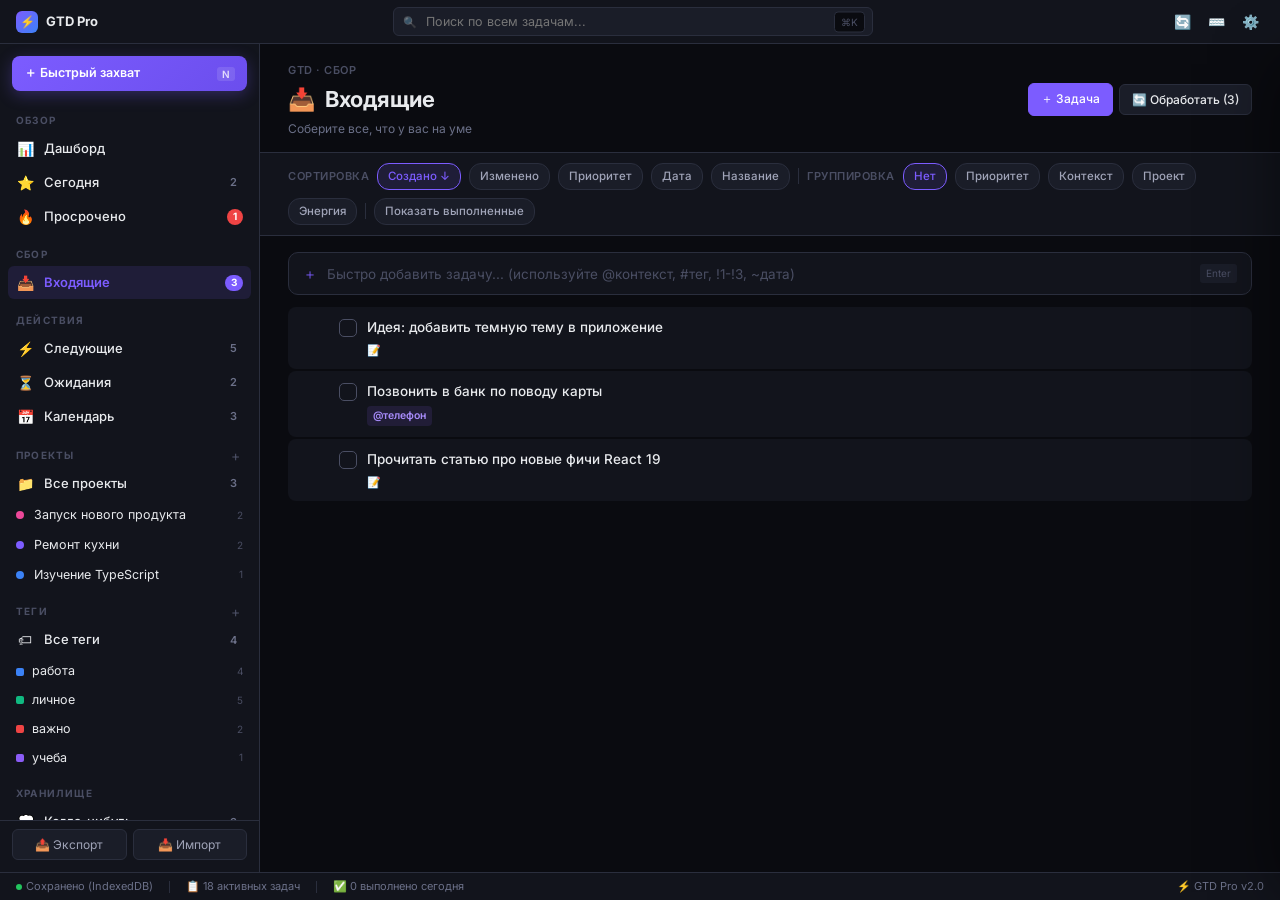
==== index.html @ e09adbb3 "Refactor: split monolith into ES modules with event delegation - Extract <style> into css/styles.css" ====
<!DOCTYPE html>
<html lang="ru">
<head>
<meta charset="UTF-8">
<meta name="viewport" content="width=device-width, initial-scale=1.0">
<title>GTD Pro</title>

<link rel="manifest" href="manifest.json">
<meta name="theme-color" content="#0a0b10">
<link rel="apple-touch-icon" href="icons/icon-192.png">

<link rel="stylesheet" href="css/styles.css">
</head>
<body>

<div class="app">
    <!-- TITLE BAR -->
    <div class="titlebar">
        <button class="titlebar-btn menu-toggle" data-action="toggleSidebar">☰</button>
        <div class="titlebar-logo">
            <div class="titlebar-logo-icon">⚡</div>
            <span>GTD Pro</span>
        </div>
        <div class="titlebar-search">
            <input type="text" id="globalSearch" placeholder="Поиск по всем задачам..." data-action="handleGlobalSearch" data-on="input">
            <span class="titlebar-search-shortcut">⌘K</span>
        </div>
        <div class="titlebar-actions">
            <button class="titlebar-btn" data-action="openReview" title="Еженедельный обзор">🔄</button>
            <button class="titlebar-btn" data-action="openShortcuts" title="Горячие клавиши">⌨️</button>
            <button class="titlebar-btn" data-action="openSettings" title="Настройки">⚙️</button>
        </div>
    </div>

    <!-- SIDEBAR -->
    <aside class="sidebar" id="sidebar">
        <div class="sidebar-quick">
            <button class="quick-capture-btn" data-action="openCapture">
                ＋ Быстрый захват
                <span class="quick-capture-shortcut">N</span>
            </button>
        </div>

        <nav class="sidebar-nav" id="sidebarNav">
            <!-- Generated -->
        </nav>

        <div class="sidebar-footer">
            <button class="footer-btn" data-action="exportData" title="Экспорт">📤 Экспорт</button>
            <button class="footer-btn" data-action="importData" title="Импорт">📥 Импорт</button>
        </div>
    </aside>

    <!-- MAIN -->
    <main class="main">
        <div class="view-header">
            <div class="view-header-info">
                <div class="view-breadcrumb" id="viewBreadcrumb">GTD</div>
                <div class="view-title">
                    <span class="view-title-icon" id="viewIcon">📥</span>
                    <h1 id="viewTitle">Входящие</h1>
                </div>
                <div class="view-meta" id="viewMeta"></div>
            </div>
            <div class="view-actions" id="viewActions">
                <!-- Dynamic -->
            </div>
        </div>

        <div class="filter-bar" id="filterBar"></div>

        <div class="content" id="content">
            <!-- Dynamic -->
        </div>
    </main>

    <!-- STATUS BAR -->
    <div class="statusbar">
        <div class="status-item">
            <span class="status-dot"></span>
            <span id="statusSync">Сохранено локально</span>
        </div>
        <div class="status-divider"></div>
        <div class="status-item" id="statusTotal">📋 0 задач</div>
        <div class="status-divider"></div>
        <div class="status-item" id="statusDone">✅ 0 выполнено сегодня</div>
        <div class="status-spacer"></div>
        <div class="status-item">⚡ GTD Pro v2.0</div>
    </div>
</div>

<!-- DETAIL PANEL -->
<div class="detail-panel" id="detailPanel">
    <div class="detail-header">
        <input type="text" class="detail-title-input" id="detailTitle" placeholder="Название задачи..." data-action="updateDetailTitle" data-on="input">
        <div class="detail-header-actions">
            <button class="toolbar-icon-btn" data-action="duplicateTask" title="Дублировать">📋</button>
            <button class="toolbar-icon-btn" data-action="deleteCurrentTask" title="Удалить">🗑</button>
            <button class="toolbar-icon-btn" data-action="closeDetail" title="Закрыть">✕</button>
        </div>
    </div>
    <div class="detail-body" id="detailBody">
        <!-- Generated -->
    </div>
</div>

<!-- CAPTURE MODAL -->
<div class="modal-overlay capture-modal" id="captureModal">
    <div class="modal">
        <div class="modal-header">
            <h3>📥 Быстрый захват</h3>
            <button class="modal-close" data-action="closeCapture">✕</button>
        </div>
        <div class="modal-body">
            <input type="text" class="capture-input" id="captureInput" placeholder="Что у вас на уме?" autocomplete="off">
            <textarea class="capture-textarea" id="captureNotes" placeholder="Заметки (необязательно)..."></textarea>
            <div class="capture-suggestions" id="captureSuggestions"></div>
            <div class="capture-hint">
                💡 Используйте: <code>!1</code> <code>!2</code> <code>!3</code> приоритет · <code>@контекст</code> · <code>#тег</code> · <code>~завтра</code> или <code>~2024-12-25</code>
            </div>
        </div>
        <div class="modal-footer">
            <button class="toolbar-btn" data-action="closeCapture">Отмена</button>
            <button class="toolbar-btn primary" data-action="saveCaptureAndClose">Сохранить (Enter)</button>
        </div>
    </div>
</div>

<!-- PROCESS MODAL -->
<div class="modal-overlay" id="processModal">
    <div class="modal">
        <div class="modal-header">
            <h3>🔄 Обработка входящих</h3>
            <button class="modal-close" data-action="closeProcess">✕</button>
        </div>
        <div class="modal-body" id="processBody"></div>
    </div>
</div>

<!-- PROJECT MODAL -->
<div class="modal-overlay" id="projectModal">
    <div class="modal">
        <div class="modal-header">
            <h3 id="projectModalTitle">📁 Новый проект</h3>
            <button class="modal-close" data-action="closeProjectModal">✕</button>
        </div>
        <div class="modal-body">
            <div class="detail-field">
                <div class="detail-field-label">Название</div>
                <input type="text" class="detail-input" id="projectNameInput" placeholder="К чему вы стремитесь?">
            </div>
            <div class="detail-field">
                <div class="detail-field-label">Желаемый результат</div>
                <textarea class="detail-textarea" id="projectDescInput" placeholder="Как выглядит успешное завершение?"></textarea>
            </div>
            <div class="detail-row">
                <div class="detail-field">
                    <div class="detail-field-label">Цвет</div>
                    <div style="display:flex;gap:6px;flex-wrap:wrap" id="projectColorPicker"></div>
                </div>
                <div class="detail-field">
                    <div class="detail-field-label">Дедлайн</div>
                    <input type="date" class="detail-input" id="projectDeadline">
                </div>
            </div>
        </div>
        <div class="modal-footer">
            <button class="toolbar-btn" data-action="closeProjectModal">Отмена</button>
            <button class="toolbar-btn primary" data-action="saveProject">Сохранить</button>
        </div>
    </div>
</div>

<!-- TAG MODAL -->
<div class="modal-overlay" id="tagModal">
    <div class="modal" style="max-width:380px">
        <div class="modal-header">
            <h3>🏷 Новый тег</h3>
            <button class="modal-close" data-action="closeTagModal">✕</button>
        </div>
        <div class="modal-body">
            <div class="detail-field">
                <div class="detail-field-label">Название</div>
                <input type="text" class="detail-input" id="tagNameInput" placeholder="Название тега">
            </div>
            <div class="detail-field">
                <div class="detail-field-label">Цвет</div>
                <div style="display:flex;gap:6px;flex-wrap:wrap" id="tagColorPicker"></div>
            </div>
        </div>
        <div class="modal-footer">
            <button class="toolbar-btn" data-action="closeTagModal">Отмена</button>
            <button class="toolbar-btn primary" data-action="saveTag">Сохранить</button>
        </div>
    </div>
</div>

<!-- REVIEW MODAL -->
<div class="modal-overlay" id="reviewModal">
    <div class="modal" style="max-width:640px">
        <div class="modal-header">
            <h3>🔄 Еженедельный обзор</h3>
            <button class="modal-close" data-action="closeReview">✕</button>
        </div>
        <div class="modal-body" id="reviewBody"></div>
        <div class="modal-footer">
            <button class="toolbar-btn" data-action="closeReview">Закрыть</button>
        </div>
    </div>
</div>

<!-- SHORTCUTS MODAL -->
<div class="modal-overlay shortcuts-modal" id="shortcutsModal">
    <div class="modal" style="max-width:520px">
        <div class="modal-header">
            <h3>⌨️ Горячие клавиши</h3>
            <button class="modal-close" data-action="closeShortcuts">✕</button>
        </div>
        <div class="modal-body">
            <div class="shortcut-group">
                <div class="shortcut-group-title">Общие</div>
                <div class="shortcut-row"><span>Быстрый захват</span><div class="shortcut-keys"><span class="shortcut-key">N</span></div></div>
                <div class="shortcut-row"><span>Глобальный поиск</span><div class="shortcut-keys"><span class="shortcut-key">⌘</span><span class="shortcut-key">K</span></div></div>
                <div class="shortcut-row"><span>Обработать входящие</span><div class="shortcut-keys"><span class="shortcut-key">P</span></div></div>
                <div class="shortcut-row"><span>Еженедельный обзор</span><div class="shortcut-keys"><span class="shortcut-key">R</span></div></div>
                <div class="shortcut-row"><span>Закрыть/Отмена</span><div class="shortcut-keys"><span class="shortcut-key">Esc</span></div></div>
            </div>
            <div class="shortcut-group">
                <div class="shortcut-group-title">Навигация</div>
                <div class="shortcut-row"><span>Входящие</span><div class="shortcut-keys"><span class="shortcut-key">G</span><span class="shortcut-key">I</span></div></div>
                <div class="shortcut-row"><span>Следующие действия</span><div class="shortcut-keys"><span class="shortcut-key">G</span><span class="shortcut-key">N</span></div></div>
                <div class="shortcut-row"><span>Календарь</span><div class="shortcut-keys"><span class="shortcut-key">G</span><span class="shortcut-key">C</span></div></div>
                <div class="shortcut-row"><span>Проекты</span><div class="shortcut-keys"><span class="shortcut-key">G</span><span class="shortcut-key">P</span></div></div>
                <div class="shortcut-row"><span>Дашборд</span><div class="shortcut-keys"><span class="shortcut-key">G</span><span class="shortcut-key">D</span></div></div>
            </div>
            <div class="shortcut-group">
                <div class="shortcut-group-title">Задачи</div>
                <div class="shortcut-row"><span>Новая задача</span><div class="shortcut-keys"><span class="shortcut-key">A</span></div></div>
                <div class="shortcut-row"><span>Открыть детали</span><div class="shortcut-keys"><span class="shortcut-key">Enter</span></div></div>
                <div class="shortcut-row"><span>Отметить выполненной</span><div class="shortcut-keys"><span class="shortcut-key">Space</span></div></div>
                <div class="shortcut-row"><span>Удалить</span><div class="shortcut-keys"><span class="shortcut-key">Del</span></div></div>
            </div>
        </div>
    </div>
</div>

<!-- SETTINGS MODAL -->
<div class="modal-overlay" id="settingsModal">
    <div class="modal" style="max-width:480px">
        <div class="modal-header">
            <h3>⚙️ Настройки</h3>
            <button class="modal-close" data-action="closeSettings">✕</button>
        </div>
        <div class="modal-body">
            <div class="detail-field">
                <div class="detail-field-label">Управление данными</div>
                <div style="display:flex;flex-direction:column;gap:6px">
                    <button class="toolbar-btn" data-action="exportData">📤 Экспортировать в JSON</button>
                    <button class="toolbar-btn" data-action="importData">📥 Импортировать из JSON</button>
                    <button class="toolbar-btn" data-action="loadDemoData">🎯 Загрузить демо-данные</button>
                    <button class="toolbar-btn" style="color:var(--danger)" data-action="clearAllData">🗑 Очистить все данные</button>
                </div>
            </div>
            
            <div class="detail-field">
                <div class="detail-field-label">Резервные копии и восстановление</div>
                <div style="display:flex;flex-direction:column;gap:6px">
                    <button class="toolbar-btn" data-action="createBackupNow">🧩 Создать бэкап сейчас</button>
                    <button class="toolbar-btn" data-action="restoreLatestBackup">⏪ Восстановить последний бэкап</button>
                    <button class="toolbar-btn" data-action="exportFullBackup">📦 Экспорт приложения (полный бэкап)</button>
                    <button class="toolbar-btn" data-action="importFullBackup">📥 Импорт полного бэкапа</button>
                    <button class="toolbar-btn" style="color:var(--danger)" data-action="clearBackups">🧹 Очистить историю бэкапов</button>
                </div>
                <div class="install-hint">Автобэкапы создаются автоматически каждые 2 минуты и перед рискованными действиями (импорт/очистка).</div>
                <div id="backupList" class="backup-list"></div>
            </div>

            <div class="detail-field">
                <div class="detail-field-label">Установка (PWA)</div>
                <div style="display:flex;flex-direction:column;gap:6px">
                    <button class="toolbar-btn" data-action="promptInstallPWA">⬇️ Установить приложение</button>
                </div>
                <div class="install-hint" id="installHint">Если кнопка неактивна — откройте сайт по HTTPS и добавьте на главный экран через меню браузера.</div>
            </div>

            <!-- Full backup file input -->
            <input type="file" id="fullBackupInput" accept=".json" style="display:none" data-action="handleFullBackupImport" data-on="change">

            <div class="detail-field">
                <div class="detail-field-label">О приложении</div>
                <div style="font-size:12px;color:var(--text-3);line-height:1.6">
                    <strong>GTD Pro v2.0</strong><br>
                    Полнофункциональное приложение для управления задачами по методологии Getting Things Done Дэвида Аллена.<br><br>
                    Все данные хранятся локально в вашем браузере.
                </div>
            </div>
        </div>
    </div>
</div>

<!-- CONTEXT MENU -->
<div class="context-menu" id="contextMenu"></div>

<!-- TOAST -->
<div class="toast-container" id="toastContainer"></div>

<!-- FILE INPUT -->
<input type="file" id="fileInput" accept=".json" style="display:none" data-action="handleFileImport" data-on="change">

<script type="module" src="js/app.js"></script>
</body>
</html>
---- css/styles.css ----
@import url('https://fonts.googleapis.com/css2?family=Inter:wght@300;400;500;600;700;800;900&display=swap');

:root {
    --bg: #0a0b10;
    --bg-panel: #12141c;
    --bg-elev: #1a1d28;
    --bg-elev-2: #232735;
    --bg-hover: #2a2e3e;
    --border: #2a2e3d;
    --border-light: #383d52;
    --text: #e8eaed;
    --text-2: #a0a4b8;
    --text-3: #6b7088;
    --text-muted: #4a4e63;
    --accent: #7c5cff;
    --accent-hover: #6b4eed;
    --accent-bg: rgba(124, 92, 255, 0.12);
    --inbox: #7c5cff;
    --next: #3b82f6;
    --waiting: #f59e0b;
    --calendar: #10b981;
    --project: #ec4899;
    --someday: #8b5cf6;
    --reference: #06b6d4;
    --done: #22c55e;
    --trash: #64748b;
    --danger: #ef4444;
    --warning: #f59e0b;
    --success: #22c55e;
    --shadow-sm: 0 2px 8px rgba(0,0,0,0.2);
    --shadow: 0 8px 32px rgba(0,0,0,0.3);
    --shadow-lg: 0 20px 60px rgba(0,0,0,0.5);
    --radius: 12px;
    --radius-sm: 8px;
    --radius-lg: 16px;
    --transition: all 0.2s cubic-bezier(0.4, 0, 0.2, 1);
}

* { margin: 0; padding: 0; box-sizing: border-box; }
html, body { height: 100%; overflow: hidden; }

body {
    font-family: 'Inter', -apple-system, BlinkMacSystemFont, sans-serif;
    background: var(--bg);
    color: var(--text);
    font-size: 14px;
    line-height: 1.5;
    -webkit-font-smoothing: antialiased;
    user-select: none;
}

input, textarea, button, select { font-family: inherit; user-select: text; }

::-webkit-scrollbar { width: 8px; height: 8px; }
::-webkit-scrollbar-track { background: transparent; }
::-webkit-scrollbar-thumb { background: var(--border); border-radius: 4px; }
::-webkit-scrollbar-thumb:hover { background: var(--border-light); }

/* ============ APP LAYOUT ============ */
.app {
    display: grid;
    grid-template-columns: 260px 1fr;
    grid-template-rows: 44px 1fr 28px;
    grid-template-areas:
        "titlebar titlebar"
        "sidebar main"
        "statusbar statusbar";
    height: 100vh;
}

/* ============ TITLE BAR ============ */
.titlebar {
    grid-area: titlebar;
    background: var(--bg-panel);
    border-bottom: 1px solid var(--border);
    display: flex;
    align-items: center;
    padding: 0 16px;
    gap: 16px;
    -webkit-app-region: drag;
}

.titlebar-logo {
    display: flex;
    align-items: center;
    gap: 8px;
    font-weight: 700;
    font-size: 13px;
}

.titlebar-logo-icon {
    width: 22px;
    height: 22px;
    background: linear-gradient(135deg, var(--accent), var(--next));
    border-radius: 6px;
    display: flex;
    align-items: center;
    justify-content: center;
    font-size: 12px;
}

.titlebar-search {
    flex: 1;
    max-width: 480px;
    margin: 0 auto;
    position: relative;
    -webkit-app-region: no-drag;
}

.titlebar-search input {
    width: 100%;
    padding: 6px 12px 6px 32px;
    background: var(--bg-elev);
    border: 1px solid var(--border);
    border-radius: 6px;
    color: var(--text);
    font-size: 12.5px;
    outline: none;
    transition: var(--transition);
}

.titlebar-search input:focus {
    border-color: var(--accent);
    background: var(--bg-elev-2);
}

.titlebar-search::before {
    content: '🔍';
    position: absolute;
    left: 10px;
    top: 50%;
    transform: translateY(-50%);
    font-size: 11px;
    opacity: 0.5;
}

.titlebar-search-shortcut {
    position: absolute;
    right: 8px;
    top: 50%;
    transform: translateY(-50%);
    font-size: 10px;
    color: var(--text-muted);
    background: var(--bg);
    padding: 2px 6px;
    border-radius: 4px;
    border: 1px solid var(--border);
}

.titlebar-actions {
    display: flex;
    align-items: center;
    gap: 6px;
    -webkit-app-region: no-drag;
}

.titlebar-btn {
    width: 28px;
    height: 28px;
    background: transparent;
    border: none;
    border-radius: 6px;
    color: var(--text-2);
    cursor: pointer;
    display: flex;
    align-items: center;
    justify-content: center;
    font-size: 14px;
    transition: var(--transition);
}

.titlebar-btn:hover {
    background: var(--bg-elev);
    color: var(--text);
}

/* ============ SIDEBAR ============ */
.sidebar {
    grid-area: sidebar;
    background: var(--bg-panel);
    border-right: 1px solid var(--border);
    display: flex;
    flex-direction: column;
    overflow: hidden;
}

.sidebar-quick {
    padding: 12px 12px 8px;
}

.quick-capture-btn {
    width: 100%;
    padding: 9px 12px;
    background: linear-gradient(135deg, var(--accent), var(--accent-hover));
    border: none;
    border-radius: 8px;
    color: white;
    font-weight: 600;
    font-size: 12.5px;
    cursor: pointer;
    transition: var(--transition);
    display: flex;
    align-items: center;
    justify-content: center;
    gap: 6px;
    box-shadow: 0 4px 16px rgba(124, 92, 255, 0.3);
}

.quick-capture-btn:hover {
    transform: translateY(-1px);
    box-shadow: 0 6px 20px rgba(124, 92, 255, 0.4);
}

.quick-capture-shortcut {
    margin-left: auto;
    font-size: 10px;
    opacity: 0.8;
    background: rgba(255,255,255,0.15);
    padding: 1px 5px;
    border-radius: 3px;
}

.sidebar-nav {
    flex: 1;
    overflow-y: auto;
    padding: 4px 8px 12px;
}

.nav-section {
    margin-bottom: 4px;
}

.nav-section-header {
    display: flex;
    align-items: center;
    justify-content: space-between;
    padding: 10px 8px 4px;
}

.nav-section-title {
    font-size: 10px;
    font-weight: 700;
    text-transform: uppercase;
    letter-spacing: 1.2px;
    color: var(--text-muted);
}

.nav-section-add {
    width: 16px;
    height: 16px;
    border: none;
    background: transparent;
    color: var(--text-muted);
    cursor: pointer;
    border-radius: 4px;
    display: flex;
    align-items: center;
    justify-content: center;
    font-size: 14px;
    transition: var(--transition);
}

.nav-section-add:hover {
    background: var(--bg-hover);
    color: var(--text);
}

.nav-item {
    display: flex;
    align-items: center;
    gap: 10px;
    padding: 6px 8px;
    border-radius: 6px;
    cursor: pointer;
    transition: var(--transition);
    margin-bottom: 1px;
    position: relative;
}

.nav-item:hover { background: var(--bg-elev); }
.nav-item.active { background: var(--accent-bg); }
.nav-item.active .nav-label { color: var(--accent); font-weight: 600; }

.nav-icon {
    width: 18px;
    text-align: center;
    font-size: 14px;
    flex-shrink: 0;
}

.nav-label {
    flex: 1;
    font-size: 13px;
    font-weight: 500;
    color: var(--text);
    white-space: nowrap;
    overflow: hidden;
    text-overflow: ellipsis;
}

.nav-count {
    font-size: 11px;
    color: var(--text-3);
    font-weight: 600;
    padding: 1px 6px;
    border-radius: 8px;
    min-width: 18px;
    text-align: center;
}

.nav-item.active .nav-count {
    background: var(--accent);
    color: white;
}

.nav-item-tag {
    padding: 0 6px;
    background: var(--danger);
    color: white;
    font-size: 10px;
    font-weight: 700;
    border-radius: 8px;
    height: 16px;
    display: flex;
    align-items: center;
}

/* Project nav items */
.nav-project {
    display: flex;
    align-items: center;
    gap: 10px;
    padding: 5px 8px;
    border-radius: 6px;
    cursor: pointer;
    transition: var(--transition);
    margin-bottom: 1px;
    font-size: 12.5px;
    position: relative;
}

.nav-project:hover { background: var(--bg-elev); }
.nav-project.active { background: var(--accent-bg); color: var(--accent); }

.nav-project-icon {
    width: 8px;
    height: 8px;
    border-radius: 50%;
    background: var(--project);
    flex-shrink: 0;
}

.nav-project-label {
    flex: 1;
    white-space: nowrap;
    overflow: hidden;
    text-overflow: ellipsis;
}

.nav-project-count {
    font-size: 10px;
    color: var(--text-muted);
}

/* Tags in sidebar */
.nav-tag {
    display: flex;
    align-items: center;
    gap: 8px;
    padding: 5px 8px;
    border-radius: 6px;
    cursor: pointer;
    transition: var(--transition);
    font-size: 12.5px;
}

.nav-tag:hover { background: var(--bg-elev); }
.nav-tag.active { background: var(--accent-bg); color: var(--accent); }

.nav-tag-color {
    width: 8px;
    height: 8px;
    border-radius: 2px;
}

.sidebar-footer {
    padding: 8px 12px 12px;
    border-top: 1px solid var(--border);
    display: flex;
    gap: 6px;
}

.footer-btn {
    flex: 1;
    padding: 7px;
    background: var(--bg-elev);
    border: 1px solid var(--border);
    border-radius: 6px;
    color: var(--text-2);
    cursor: pointer;
    font-size: 12px;
    display: flex;
    align-items: center;
    justify-content: center;
    gap: 4px;
    transition: var(--transition);
}

.footer-btn:hover {
    background: var(--bg-elev-2);
    color: var(--text);
}

/* ============ MAIN ============ */
.main {
    grid-area: main;
    background: var(--bg);
    display: flex;
    flex-direction: column;
    overflow: hidden;
}

/* View Header */
.view-header {
    padding: 18px 28px 14px;
    border-bottom: 1px solid var(--border);
    display: flex;
    align-items: center;
    justify-content: space-between;
    gap: 16px;
    flex-shrink: 0;
}

.view-header-info {
    flex: 1;
    min-width: 0;
}

.view-breadcrumb {
    font-size: 11px;
    color: var(--text-muted);
    margin-bottom: 4px;
    text-transform: uppercase;
    letter-spacing: 0.5px;
    font-weight: 600;
}

.view-title {
    display: flex;
    align-items: center;
    gap: 10px;
}

.view-title h1 {
    font-size: 22px;
    font-weight: 700;
    color: var(--text);
}

.view-title-icon {
    font-size: 22px;
}

.view-meta {
    font-size: 12px;
    color: var(--text-3);
    margin-top: 4px;
}

.view-actions {
    display: flex;
    align-items: center;
    gap: 6px;
}

.toolbar-btn {
    padding: 7px 12px;
    background: var(--bg-elev);
    border: 1px solid var(--border);
    border-radius: 6px;
    color: var(--text);
    cursor: pointer;
    font-size: 12px;
    font-weight: 500;
    transition: var(--transition);
    display: flex;
    align-items: center;
    gap: 5px;
}

.toolbar-btn:hover {
    background: var(--bg-elev-2);
    border-color: var(--border-light);
}

.toolbar-btn.primary {
    background: var(--accent);
    border-color: var(--accent);
    color: white;
}

.toolbar-btn.primary:hover {
    background: var(--accent-hover);
}

.toolbar-icon-btn {
    width: 30px;
    height: 30px;
    background: var(--bg-elev);
    border: 1px solid var(--border);
    border-radius: 6px;
    color: var(--text-2);
    cursor: pointer;
    display: flex;
    align-items: center;
    justify-content: center;
    font-size: 13px;
    transition: var(--transition);
}

.toolbar-icon-btn:hover {
    background: var(--bg-elev-2);
    color: var(--text);
}

.toolbar-icon-btn.active {
    background: var(--accent-bg);
    color: var(--accent);
    border-color: var(--accent);
}

/* Filter bar */
.filter-bar {
    padding: 10px 28px;
    border-bottom: 1px solid var(--border);
    display: flex;
    align-items: center;
    gap: 8px;
    flex-wrap: wrap;
    background: var(--bg-panel);
    flex-shrink: 0;
}

.filter-chip {
    padding: 4px 10px;
    background: var(--bg-elev);
    border: 1px solid var(--border);
    border-radius: 12px;
    color: var(--text-2);
    cursor: pointer;
    font-size: 11.5px;
    font-weight: 500;
    transition: var(--transition);
    display: flex;
    align-items: center;
    gap: 5px;
}

.filter-chip:hover {
    background: var(--bg-elev-2);
    color: var(--text);
}

.filter-chip.active {
    background: var(--accent-bg);
    border-color: var(--accent);
    color: var(--accent);
}

.filter-chip-close {
    margin-left: 2px;
    opacity: 0.6;
}

.filter-label {
    font-size: 11px;
    color: var(--text-muted);
    text-transform: uppercase;
    font-weight: 600;
    letter-spacing: 0.5px;
}

.filter-divider {
    width: 1px;
    height: 16px;
    background: var(--border);
}

/* Content */
.content {
    flex: 1;
    overflow-y: auto;
    padding: 16px 28px 24px;
}

/* Inline add */
.inline-add {
    background: var(--bg-panel);
    border: 1px solid var(--border);
    border-radius: 10px;
    padding: 10px 14px;
    margin-bottom: 12px;
    display: flex;
    align-items: center;
    gap: 10px;
    transition: var(--transition);
}

.inline-add:focus-within {
    border-color: var(--accent);
    box-shadow: 0 0 0 3px var(--accent-bg);
}

.inline-add-icon {
    color: var(--accent);
    font-size: 14px;
}

.inline-add input {
    flex: 1;
    background: transparent;
    border: none;
    color: var(--text);
    font-size: 13.5px;
    outline: none;
}

.inline-add input::placeholder {
    color: var(--text-muted);
}

.inline-add-hint {
    font-size: 10px;
    color: var(--text-muted);
    background: var(--bg-elev);
    padding: 2px 6px;
    border-radius: 3px;
}

/* Sections (grouping) */
.task-section {
    margin-bottom: 20px;
}

.task-section-header {
    display: flex;
    align-items: center;
    gap: 8px;
    padding: 8px 4px;
    cursor: pointer;
    user-select: none;
}

.task-section-toggle {
    width: 16px;
    height: 16px;
    display: flex;
    align-items: center;
    justify-content: center;
    color: var(--text-3);
    font-size: 10px;
    transition: transform 0.2s;
}

.task-section.collapsed .task-section-toggle {
    transform: rotate(-90deg);
}

.task-section.collapsed .task-list {
    display: none;
}

.task-section-title {
    font-size: 11px;
    font-weight: 700;
    text-transform: uppercase;
    letter-spacing: 1px;
    color: var(--text-2);
}

.task-section-count {
    font-size: 11px;
    color: var(--text-muted);
    background: var(--bg-elev);
    padding: 1px 8px;
    border-radius: 8px;
    font-weight: 600;
}

.task-section-divider {
    flex: 1;
    height: 1px;
    background: var(--border);
}

/* Task list */
.task-list {
    display: flex;
    flex-direction: column;
    gap: 2px;
}

.task-item {
    display: flex;
    align-items: flex-start;
    gap: 10px;
    padding: 10px 12px;
    background: var(--bg-panel);
    border: 1px solid transparent;
    border-radius: 8px;
    cursor: pointer;
    transition: var(--transition);
    position: relative;
}

.task-item:hover {
    background: var(--bg-elev);
    border-color: var(--border);
}

.task-item.selected {
    background: var(--accent-bg);
    border-color: var(--accent);
}

.task-item.completed {
    opacity: 0.55;
}

.task-item.completed .task-title {
    text-decoration: line-through;
    color: var(--text-3);
}

.task-item.dragging {
    opacity: 0.5;
}

.task-item.priority-high {
    border-left: 3px solid var(--danger);
}

.task-item.priority-medium {
    border-left: 3px solid var(--warning);
}

.task-item.priority-low {
    border-left: 3px solid var(--text-3);
}

.task-drag-handle {
    color: var(--text-muted);
    cursor: grab;
    opacity: 0;
    transition: var(--transition);
    margin-top: 2px;
    user-select: none;
    font-size: 14px;
    line-height: 1;
}

.task-item:hover .task-drag-handle {
    opacity: 1;
}

.task-checkbox {
    width: 18px;
    height: 18px;
    border: 1.5px solid var(--text-muted);
    border-radius: 5px;
    cursor: pointer;
    transition: var(--transition);
    display: flex;
    align-items: center;
    justify-content: center;
    flex-shrink: 0;
    margin-top: 1px;
}

.task-checkbox:hover {
    border-color: var(--done);
    background: rgba(34, 197, 94, 0.1);
}

.task-checkbox.checked {
    background: var(--done);
    border-color: var(--done);
}

.task-checkbox.checked::after {
    content: '✓';
    color: white;
    font-size: 11px;
    font-weight: 800;
    line-height: 1;
}

.task-body {
    flex: 1;
    min-width: 0;
}

.task-title {
    font-size: 13.5px;
    font-weight: 500;
    color: var(--text);
    word-break: break-word;
    line-height: 1.4;
}

.task-meta {
    display: flex;
    align-items: center;
    gap: 8px;
    margin-top: 5px;
    flex-wrap: wrap;
}

.task-badge {
    font-size: 10.5px;
    font-weight: 600;
    padding: 2px 6px;
    border-radius: 4px;
    display: inline-flex;
    align-items: center;
    gap: 3px;
}

.task-badge.context {
    background: rgba(139, 92, 246, 0.12);
    color: #a78bfa;
}

.task-badge.project {
    background: rgba(236, 72, 153, 0.12);
    color: #f472b6;
}

.task-badge.energy-high {
    background: rgba(239, 68, 68, 0.12);
    color: #f87171;
}

.task-badge.energy-medium {
    background: rgba(245, 158, 11, 0.12);
    color: #fbbf24;
}

.task-badge.energy-low {
    background: rgba(16, 185, 129, 0.12);
    color: #34d399;
}

.task-badge.time {
    background: rgba(6, 182, 212, 0.12);
    color: #22d3ee;
}

.task-badge.date {
    background: rgba(59, 130, 246, 0.12);
    color: #60a5fa;
}

.task-badge.date.overdue {
    background: rgba(239, 68, 68, 0.15);
    color: #f87171;
}

.task-badge.date.today {
    background: rgba(34, 197, 94, 0.15);
    color: #4ade80;
}

.task-badge.waiting {
    background: rgba(245, 158, 11, 0.12);
    color: #fbbf24;
    font-style: italic;
}

.task-badge.tag {
    background: var(--bg-elev-2);
    color: var(--text-2);
}

.task-indicator {
    font-size: 11px;
    color: var(--text-3);
    display: flex;
    align-items: center;
    gap: 2px;
}

.task-actions {
    display: flex;
    gap: 2px;
    opacity: 0;
    transition: var(--transition);
}

.task-item:hover .task-actions {
    opacity: 1;
}

.task-action-btn {
    width: 24px;
    height: 24px;
    border: none;
    background: transparent;
    border-radius: 4px;
    color: var(--text-3);
    cursor: pointer;
    display: flex;
    align-items: center;
    justify-content: center;
    font-size: 12px;
    transition: var(--transition);
}

.task-action-btn:hover {
    background: var(--bg-elev-2);
    color: var(--text);
}

.task-action-btn.delete:hover {
    color: var(--danger);
}

/* Subtasks indicator */
.task-subtasks-bar {
    width: 100%;
    height: 2px;
    background: var(--bg-elev);
    border-radius: 1px;
    margin-top: 6px;
    overflow: hidden;
}

.task-subtasks-fill {
    height: 100%;
    background: var(--done);
    transition: width 0.3s;
}

/* Empty state */
.empty-state {
    display: flex;
    flex-direction: column;
    align-items: center;
    justify-content: center;
    padding: 60px 20px;
    text-align: center;
}

.empty-icon {
    font-size: 56px;
    margin-bottom: 12px;
    opacity: 0.5;
}

.empty-state h3 {
    font-size: 16px;
    font-weight: 600;
    margin-bottom: 6px;
    color: var(--text);
}

.empty-state p {
    font-size: 13px;
    color: var(--text-3);
    max-width: 340px;
    line-height: 1.6;
}

.empty-state-action {
    margin-top: 16px;
    padding: 8px 16px;
    background: var(--accent);
    border: none;
    border-radius: 6px;
    color: white;
    font-weight: 500;
    cursor: pointer;
    font-size: 12.5px;
}

/* ============ STATUS BAR ============ */
.statusbar {
    grid-area: statusbar;
    background: var(--bg-panel);
    border-top: 1px solid var(--border);
    display: flex;
    align-items: center;
    padding: 0 16px;
    gap: 16px;
    font-size: 11px;
    color: var(--text-3);
}

.status-item {
    display: flex;
    align-items: center;
    gap: 4px;
}

.status-divider {
    width: 1px;
    height: 12px;
    background: var(--border);
}

.status-spacer { flex: 1; }

.status-dot {
    width: 6px;
    height: 6px;
    border-radius: 50%;
    background: var(--success);
}

/* ============ DETAIL PANEL ============ */
.detail-panel {
    position: fixed;
    top: 44px;
    right: 0;
    bottom: 28px;
    width: 420px;
    background: var(--bg-panel);
    border-left: 1px solid var(--border);
    z-index: 50;
    transform: translateX(100%);
    transition: transform 0.3s cubic-bezier(0.4, 0, 0.2, 1);
    display: flex;
    flex-direction: column;
    box-shadow: var(--shadow-lg);
}

.detail-panel.open {
    transform: translateX(0);
}

.detail-header {
    padding: 16px 20px;
    border-bottom: 1px solid var(--border);
    display: flex;
    align-items: center;
    justify-content: space-between;
    gap: 12px;
}

.detail-header-actions {
    display: flex;
    gap: 4px;
}

.detail-body {
    flex: 1;
    overflow-y: auto;
    padding: 16px 20px;
}

.detail-field {
    margin-bottom: 16px;
}

.detail-field-label {
    font-size: 10.5px;
    font-weight: 700;
    color: var(--text-muted);
    text-transform: uppercase;
    letter-spacing: 0.8px;
    margin-bottom: 6px;
    display: flex;
    align-items: center;
    gap: 5px;
}

.detail-input,
.detail-textarea,
.detail-select {
    width: 100%;
    padding: 8px 10px;
    background: var(--bg-elev);
    border: 1px solid var(--border);
    border-radius: 6px;
    color: var(--text);
    font-size: 13px;
    outline: none;
    transition: var(--transition);
}

.detail-input:focus,
.detail-textarea:focus,
.detail-select:focus {
    border-color: var(--accent);
    background: var(--bg-elev-2);
}

.detail-textarea {
    resize: vertical;
    min-height: 70px;
    font-family: inherit;
}

.detail-title-input {
    width: 100%;
    background: transparent;
    border: none;
    color: var(--text);
    font-size: 16px;
    font-weight: 600;
    outline: none;
    padding: 6px 0;
}

.detail-row {
    display: grid;
    grid-template-columns: 1fr 1fr;
    gap: 10px;
}

.detail-subtasks {
    background: var(--bg-elev);
    border-radius: 8px;
    padding: 8px;
}

.subtask-item {
    display: flex;
    align-items: center;
    gap: 8px;
    padding: 6px 8px;
    border-radius: 4px;
    transition: var(--transition);
}

.subtask-item:hover {
    background: var(--bg-elev-2);
}

.subtask-check {
    width: 14px;
    height: 14px;
    border: 1.5px solid var(--text-muted);
    border-radius: 3px;
    cursor: pointer;
    display: flex;
    align-items: center;
    justify-content: center;
    flex-shrink: 0;
}

.subtask-check.checked {
    background: var(--done);
    border-color: var(--done);
}

.subtask-check.checked::after {
    content: '✓';
    color: white;
    font-size: 9px;
    font-weight: 800;
}

.subtask-text {
    flex: 1;
    font-size: 12.5px;
    background: transparent;
    border: none;
    color: var(--text);
    outline: none;
}

.subtask-item.done .subtask-text {
    text-decoration: line-through;
    opacity: 0.6;
}

.subtask-delete {
    width: 18px;
    height: 18px;
    background: transparent;
    border: none;
    color: var(--text-muted);
    cursor: pointer;
    opacity: 0;
    transition: var(--transition);
    border-radius: 3px;
}

.subtask-item:hover .subtask-delete {
    opacity: 1;
}

.subtask-delete:hover { color: var(--danger); }

.subtask-add {
    display: flex;
    gap: 6px;
    padding: 4px 8px;
}

.subtask-add input {
    flex: 1;
    background: transparent;
    border: none;
    color: var(--text);
    font-size: 12.5px;
    outline: none;
}

.subtask-add input::placeholder {
    color: var(--text-muted);
}

.detail-tags {
    display: flex;
    flex-wrap: wrap;
    gap: 4px;
    align-items: center;
    padding: 6px;
    background: var(--bg-elev);
    border: 1px solid var(--border);
    border-radius: 6px;
    min-height: 36px;
}

.detail-tag {
    padding: 2px 8px;
    background: var(--accent-bg);
    color: var(--accent);
    border-radius: 10px;
    font-size: 11px;
    font-weight: 500;
    display: flex;
    align-items: center;
    gap: 3px;
}

.detail-tag-remove {
    cursor: pointer;
    opacity: 0.7;
}

.detail-tag-input {
    flex: 1;
    min-width: 80px;
    background: transparent;
    border: none;
    color: var(--text);
    font-size: 12px;
    outline: none;
    padding: 2px;
}

.detail-activity {
    font-size: 11px;
    color: var(--text-muted);
}

.detail-activity-item {
    padding: 4px 0;
    border-bottom: 1px solid var(--border);
}

.detail-activity-item:last-child { border-bottom: none; }

.detail-footer {
    padding: 12px 20px;
    border-top: 1px solid var(--border);
    display: flex;
    justify-content: space-between;
    gap: 8px;
}

/* ============ MODAL ============ */
.modal-overlay {
    position: fixed;
    inset: 0;
    background: rgba(0,0,0,0.7);
    backdrop-filter: blur(6px);
    display: flex;
    align-items: center;
    justify-content: center;
    z-index: 1000;
    opacity: 0;
    visibility: hidden;
    transition: var(--transition);
}

.modal-overlay.active {
    opacity: 1;
    visibility: visible;
}

.modal {
    background: var(--bg-panel);
    border: 1px solid var(--border);
    border-radius: 14px;
    width: 92%;
    max-width: 560px;
    max-height: 88vh;
    overflow: hidden;
    display: flex;
    flex-direction: column;
    box-shadow: var(--shadow-lg);
    transform: scale(0.95);
    transition: var(--transition);
}

.modal-overlay.active .modal {
    transform: scale(1);
}

.modal-header {
    padding: 16px 20px;
    border-bottom: 1px solid var(--border);
    display: flex;
    align-items: center;
    justify-content: space-between;
}

.modal-header h3 {
    font-size: 15px;
    font-weight: 600;
    display: flex;
    align-items: center;
    gap: 8px;
}

.modal-close {
    width: 26px;
    height: 26px;
    border: none;
    background: var(--bg-elev);
    border-radius: 5px;
    color: var(--text-2);
    cursor: pointer;
    display: flex;
    align-items: center;
    justify-content: center;
    font-size: 13px;
}

.modal-close:hover { background: var(--bg-elev-2); color: var(--text); }

.modal-body {
    flex: 1;
    overflow-y: auto;
    padding: 18px 20px;
}

.modal-footer {
    padding: 12px 20px;
    border-top: 1px solid var(--border);
    display: flex;
    gap: 8px;
    justify-content: flex-end;
}

/* Quick capture modal */
.capture-modal .modal {
    max-width: 540px;
}

.capture-input {
    width: 100%;
    padding: 14px 16px;
    background: var(--bg-elev);
    border: 1px solid var(--border);
    border-radius: 8px;
    color: var(--text);
    font-size: 15px;
    outline: none;
    margin-bottom: 12px;
}

.capture-input:focus {
    border-color: var(--accent);
}

.capture-textarea {
    width: 100%;
    padding: 10px 14px;
    background: var(--bg-elev);
    border: 1px solid var(--border);
    border-radius: 8px;
    color: var(--text);
    font-size: 13px;
    outline: none;
    min-height: 70px;
    resize: vertical;
    font-family: inherit;
    margin-bottom: 12px;
}

.capture-suggestions {
    display: flex;
    flex-wrap: wrap;
    gap: 6px;
    margin-bottom: 8px;
}

.capture-suggestion {
    padding: 4px 10px;
    background: var(--bg-elev);
    border: 1px solid var(--border);
    border-radius: 12px;
    font-size: 11px;
    cursor: pointer;
    color: var(--text-2);
    transition: var(--transition);
}

.capture-suggestion:hover {
    background: var(--accent-bg);
    color: var(--accent);
    border-color: var(--accent);
}

.capture-hint {
    font-size: 11px;
    color: var(--text-muted);
    margin-top: 8px;
    line-height: 1.6;
}

.capture-hint code {
    background: var(--bg-elev);
    padding: 1px 5px;
    border-radius: 3px;
    color: var(--accent);
    font-family: 'Monaco', monospace;
    font-size: 10.5px;
}

/* Process modal */
.process-step {
    text-align: center;
    padding: 20px 0;
}

.process-progress {
    font-size: 11px;
    color: var(--text-muted);
    text-transform: uppercase;
    letter-spacing: 1px;
    margin-bottom: 12px;
}

.process-task-card {
    background: var(--bg-elev);
    border: 1px solid var(--border-light);
    border-radius: 10px;
    padding: 16px;
    margin: 16px 0;
    text-align: left;
}

.process-task-title {
    font-size: 16px;
    font-weight: 600;
    margin-bottom: 6px;
}

.process-task-notes {
    font-size: 12px;
    color: var(--text-3);
    line-height: 1.6;
}

.process-question h3 {
    font-size: 18px;
    font-weight: 700;
    margin-bottom: 4px;
}

.process-question p {
    font-size: 13px;
    color: var(--text-3);
}

.process-options {
    display: flex;
    flex-direction: column;
    gap: 8px;
    margin-top: 18px;
}

.process-option {
    display: flex;
    align-items: center;
    gap: 12px;
    padding: 12px 14px;
    background: var(--bg-elev);
    border: 1px solid var(--border);
    border-radius: 8px;
    cursor: pointer;
    transition: var(--transition);
    text-align: left;
    width: 100%;
    color: var(--text);
}

.process-option:hover {
    background: var(--bg-elev-2);
    border-color: var(--accent);
    transform: translateX(3px);
}

.process-option-icon {
    font-size: 20px;
    width: 36px;
    height: 36px;
    background: var(--bg);
    border-radius: 8px;
    display: flex;
    align-items: center;
    justify-content: center;
    flex-shrink: 0;
}

.process-option-content {
    flex: 1;
}

.process-option-title {
    font-size: 13px;
    font-weight: 600;
    margin-bottom: 2px;
}

.process-option-desc {
    font-size: 11.5px;
    color: var(--text-3);
}

.process-hint {
    background: var(--bg-elev);
    border-left: 3px solid var(--accent);
    padding: 8px 12px;
    margin-top: 14px;
    font-size: 11.5px;
    color: var(--text-2);
    border-radius: 0 6px 6px 0;
    line-height: 1.6;
    text-align: left;
}

.process-hint strong {
    color: var(--accent);
}

/* ============ CALENDAR ============ */
.calendar-view {
    display: flex;
    flex-direction: column;
    gap: 20px;
}

.calendar-grid {
    background: var(--bg-panel);
    border: 1px solid var(--border);
    border-radius: 10px;
    overflow: hidden;
}

.calendar-nav {
    display: flex;
    align-items: center;
    justify-content: space-between;
    padding: 12px 16px;
    border-bottom: 1px solid var(--border);
}

.calendar-month-title {
    font-size: 15px;
    font-weight: 700;
}

.calendar-weekdays {
    display: grid;
    grid-template-columns: repeat(7, 1fr);
    background: var(--bg-elev);
}

.calendar-weekday {
    padding: 8px;
    text-align: center;
    font-size: 10.5px;
    font-weight: 700;
    color: var(--text-3);
    text-transform: uppercase;
    letter-spacing: 0.5px;
}

.calendar-days {
    display: grid;
    grid-template-columns: repeat(7, 1fr);
}

.calendar-day {
    aspect-ratio: 1;
    border-right: 1px solid var(--border);
    border-bottom: 1px solid var(--border);
    padding: 6px;
    cursor: pointer;
    transition: var(--transition);
    position: relative;
    overflow: hidden;
    min-height: 80px;
    display: flex;
    flex-direction: column;
}

.calendar-day:nth-child(7n) { border-right: none; }
.calendar-day:hover { background: var(--bg-elev); }

.calendar-day.other-month {
    opacity: 0.3;
}

.calendar-day.today {
    background: var(--accent-bg);
}

.calendar-day.today .calendar-day-num {
    background: var(--accent);
    color: white;
}

.calendar-day.selected {
    background: var(--accent-bg);
    box-shadow: inset 0 0 0 2px var(--accent);
}

.calendar-day-num {
    font-size: 12px;
    font-weight: 600;
    color: var(--text);
    width: 22px;
    height: 22px;
    border-radius: 50%;
    display: flex;
    align-items: center;
    justify-content: center;
}

.calendar-day-tasks {
    flex: 1;
    margin-top: 4px;
    display: flex;
    flex-direction: column;
    gap: 2px;
    overflow: hidden;
}

.calendar-day-task {
    font-size: 10px;
    padding: 1px 4px;
    background: var(--accent-bg);
    color: var(--accent);
    border-radius: 3px;
    white-space: nowrap;
    overflow: hidden;
    text-overflow: ellipsis;
    font-weight: 500;
}

.calendar-day-more {
    font-size: 9px;
    color: var(--text-muted);
    font-weight: 600;
}

/* ============ STATS DASHBOARD ============ */
.dashboard {
    display: grid;
    gap: 16px;
}

.stats-row {
    display: grid;
    grid-template-columns: repeat(auto-fit, minmax(180px, 1fr));
    gap: 12px;
}

.stat-card {
    background: var(--bg-panel);
    border: 1px solid var(--border);
    border-radius: 10px;
    padding: 16px;
    transition: var(--transition);
}

.stat-card:hover {
    border-color: var(--border-light);
    transform: translateY(-2px);
}

.stat-card-header {
    display: flex;
    align-items: center;
    justify-content: space-between;
    margin-bottom: 12px;
}

.stat-card-label {
    font-size: 11px;
    color: var(--text-3);
    font-weight: 600;
    text-transform: uppercase;
    letter-spacing: 0.5px;
}

.stat-card-icon {
    width: 28px;
    height: 28px;
    border-radius: 7px;
    display: flex;
    align-items: center;
    justify-content: center;
    font-size: 14px;
}

.stat-card-value {
    font-size: 28px;
    font-weight: 800;
    line-height: 1;
}

.stat-card-change {
    font-size: 11px;
    margin-top: 4px;
    color: var(--text-3);
}

.stat-card-change.positive { color: var(--success); }
.stat-card-change.negative { color: var(--danger); }

.chart-card {
    background: var(--bg-panel);
    border: 1px solid var(--border);
    border-radius: 10px;
    padding: 16px;
}

.chart-card h3 {
    font-size: 13px;
    font-weight: 600;
    margin-bottom: 12px;
    color: var(--text-2);
}

.chart-bars {
    display: flex;
    align-items: flex-end;
    height: 140px;
    gap: 4px;
}

.chart-bar {
    flex: 1;
    background: linear-gradient(to top, var(--accent), var(--next));
    border-radius: 3px 3px 0 0;
    min-height: 2px;
    position: relative;
    transition: var(--transition);
    cursor: pointer;
}

.chart-bar:hover {
    opacity: 0.8;
}

.chart-bar-label {
    position: absolute;
    bottom: -20px;
    left: 50%;
    transform: translateX(-50%);
    font-size: 10px;
    color: var(--text-3);
}

.chart-bar-value {
    position: absolute;
    top: -16px;
    left: 50%;
    transform: translateX(-50%);
    font-size: 10px;
    color: var(--text-2);
    font-weight: 600;
}

/* ============ KANBAN ============ */
.kanban-board {
    display: flex;
    gap: 12px;
    overflow-x: auto;
    padding-bottom: 8px;
    height: 100%;
}

.kanban-column {
    background: var(--bg-panel);
    border: 1px solid var(--border);
    border-radius: 10px;
    width: 280px;
    flex-shrink: 0;
    display: flex;
    flex-direction: column;
    max-height: 100%;
}

.kanban-column-header {
    padding: 12px;
    border-bottom: 1px solid var(--border);
    display: flex;
    align-items: center;
    justify-content: space-between;
}

.kanban-column-title {
    display: flex;
    align-items: center;
    gap: 6px;
    font-size: 12px;
    font-weight: 700;
    text-transform: uppercase;
    letter-spacing: 0.5px;
}

.kanban-column-dot {
    width: 10px;
    height: 10px;
    border-radius: 50%;
}

.kanban-column-count {
    font-size: 11px;
    color: var(--text-3);
    background: var(--bg-elev);
    padding: 1px 7px;
    border-radius: 8px;
    font-weight: 600;
}

.kanban-column-body {
    flex: 1;
    overflow-y: auto;
    padding: 8px;
    display: flex;
    flex-direction: column;
    gap: 6px;
}

.kanban-card {
    background: var(--bg-elev);
    border: 1px solid var(--border);
    border-radius: 6px;
    padding: 10px;
    cursor: grab;
    transition: var(--transition);
}

.kanban-card:hover {
    border-color: var(--border-light);
    transform: translateY(-1px);
}

.kanban-card-title {
    font-size: 12.5px;
    font-weight: 500;
    margin-bottom: 6px;
    line-height: 1.4;
}

.kanban-card-meta {
    display: flex;
    flex-wrap: wrap;
    gap: 4px;
}

.kanban-card.dragging {
    opacity: 0.4;
}

.kanban-column.drag-over .kanban-column-body {
    background: var(--accent-bg);
}

/* ============ PROJECT VIEW ============ */
.project-detail-header {
    background: var(--bg-panel);
    border: 1px solid var(--border);
    border-radius: 12px;
    padding: 20px;
    margin-bottom: 20px;
}

.project-detail-title {
    font-size: 20px;
    font-weight: 700;
    margin-bottom: 8px;
}

.project-detail-desc {
    font-size: 13px;
    color: var(--text-2);
    line-height: 1.6;
    margin-bottom: 16px;
}

.project-progress-large {
    height: 6px;
    background: var(--bg-elev);
    border-radius: 3px;
    overflow: hidden;
    margin-bottom: 8px;
}

.project-progress-large-fill {
    height: 100%;
    background: linear-gradient(90deg, var(--accent), var(--done));
    border-radius: 3px;
    transition: width 0.5s;
}

.project-stats {
    display: flex;
    gap: 16px;
    font-size: 12px;
    color: var(--text-3);
}

.project-stat-item {
    display: flex;
    align-items: center;
    gap: 4px;
}

/* Tags list */
.tags-list {
    display: grid;
    grid-template-columns: repeat(auto-fill, minmax(220px, 1fr));
    gap: 10px;
}

.tag-card {
    background: var(--bg-panel);
    border: 1px solid var(--border);
    border-radius: 8px;
    padding: 12px;
    cursor: pointer;
    transition: var(--transition);
    display: flex;
    align-items: center;
    gap: 10px;
}

.tag-card:hover {
    border-color: var(--border-light);
    transform: translateY(-1px);
}

.tag-card-color {
    width: 12px;
    height: 12px;
    border-radius: 3px;
}

.tag-card-name {
    flex: 1;
    font-size: 13px;
    font-weight: 500;
}

.tag-card-count {
    font-size: 11px;
    color: var(--text-3);
    background: var(--bg-elev);
    padding: 1px 7px;
    border-radius: 8px;
}

/* Toast */
.toast-container {
    position: fixed;
    bottom: 36px;
    right: 16px;
    z-index: 2000;
    display: flex;
    flex-direction: column;
    gap: 6px;
    pointer-events: none;
}

.toast {
    padding: 8px 14px;
    background: var(--bg-elev-2);
    border: 1px solid var(--border-light);
    border-radius: 8px;
    font-size: 12.5px;
    font-weight: 500;
    box-shadow: var(--shadow);
    animation: toastIn 0.25s ease, toastOut 0.25s ease 2.75s forwards;
    display: flex;
    align-items: center;
    gap: 6px;
    min-width: 200px;
    pointer-events: auto;
}

@keyframes toastIn {
    from { opacity: 0; transform: translateY(10px); }
    to { opacity: 1; transform: translateY(0); }
}

@keyframes toastOut {
    to { opacity: 0; transform: translateY(-10px); }
}

.toast.success { border-left: 3px solid var(--success); }
.toast.error { border-left: 3px solid var(--danger); }
.toast.info { border-left: 3px solid var(--accent); }

/* Context menu */
.context-menu {
    position: fixed;
    background: var(--bg-elev);
    border: 1px solid var(--border-light);
    border-radius: 8px;
    padding: 4px;
    box-shadow: var(--shadow-lg);
    z-index: 1500;
    min-width: 200px;
    display: none;
}

.context-menu.open {
    display: block;
}

.context-menu-item {
    padding: 7px 12px;
    border-radius: 5px;
    cursor: pointer;
    font-size: 12.5px;
    display: flex;
    align-items: center;
    gap: 8px;
    color: var(--text);
}

.context-menu-item:hover {
    background: var(--bg-hover);
}

.context-menu-item.danger { color: var(--danger); }
.context-menu-divider { height: 1px; background: var(--border); margin: 4px 0; }

.context-menu-icon { width: 14px; opacity: 0.7; text-align: center; }
.context-menu-shortcut { margin-left: auto; font-size: 10px; color: var(--text-muted); }

/* Keyboard shortcuts overlay */
.shortcuts-modal .modal-body {
    padding: 12px 20px 20px;
}

.shortcut-group {
    margin-bottom: 16px;
}

.shortcut-group-title {
    font-size: 11px;
    font-weight: 700;
    text-transform: uppercase;
    letter-spacing: 0.5px;
    color: var(--text-muted);
    margin-bottom: 6px;
}

.shortcut-row {
    display: flex;
    justify-content: space-between;
    align-items: center;
    padding: 7px 0;
    font-size: 12.5px;
    border-bottom: 1px solid var(--border);
}

.shortcut-row:last-child { border-bottom: none; }

.shortcut-keys {
    display: flex;
    gap: 3px;
}

.shortcut-key {
    background: var(--bg-elev);
    border: 1px solid var(--border);
    border-radius: 4px;
    padding: 2px 7px;
    font-size: 10.5px;
    font-family: 'Monaco', monospace;
    color: var(--text-2);
    min-width: 22px;
    text-align: center;
}

/* Review modal */
.review-checklist {
    list-style: none;
    padding: 0;
}

.review-item {
    display: flex;
    align-items: flex-start;
    gap: 10px;
    padding: 10px 12px;
    background: var(--bg-elev);
    border-radius: 8px;
    margin-bottom: 6px;
    cursor: pointer;
    transition: var(--transition);
}

.review-item:hover {
    background: var(--bg-elev-2);
}

.review-item.done {
    opacity: 0.6;
}

.review-item.done .review-item-title {
    text-decoration: line-through;
}

.review-item-check {
    width: 18px;
    height: 18px;
    border: 1.5px solid var(--text-muted);
    border-radius: 4px;
    flex-shrink: 0;
    display: flex;
    align-items: center;
    justify-content: center;
    margin-top: 1px;
}

.review-item.done .review-item-check {
    background: var(--done);
    border-color: var(--done);
}

.review-item.done .review-item-check::after {
    content: '✓';
    color: white;
    font-size: 11px;
    font-weight: 800;
}

.review-item-title {
    font-size: 13px;
    font-weight: 600;
    margin-bottom: 2px;
}

.review-item-desc {
    font-size: 11.5px;
    color: var(--text-3);
    line-height: 1.5;
}

/* Responsive */
@media (max-width: 900px) {
    .app {
        grid-template-columns: 1fr;
        grid-template-areas:
            "titlebar"
            "main"
            "statusbar";
    }
    .sidebar {
        position: fixed;
        left: -260px;
        top: 44px;
        bottom: 28px;
        width: 260px;
        z-index: 200;
        transition: left 0.3s;
    }
    .sidebar.open { left: 0; }
    .menu-toggle { display: flex !important; }
    .detail-panel { width: 100%; }
}

.menu-toggle { display: none; }

/* Animations */
@keyframes slideIn {
    from { opacity: 0; transform: translateY(4px); }
    to { opacity: 1; transform: translateY(0); }
}

.task-item { animation: slideIn 0.2s ease; }

/* Selection highlight */
::selection {
    background: var(--accent);
    color: white;
}

/* Drag drop placeholder */
.drop-indicator {
    height: 2px;
    background: var(--accent);
    border-radius: 1px;
    margin: 2px 0;
}

/* PWA install badge */
.install-hint { font-size: 11.5px; color: var(--text-3); line-height: 1.6; margin-top: 6px; }
.backup-list { display:flex; flex-direction:column; gap:6px; margin-top:8px; }
.backup-item { display:flex; align-items:center; gap:8px; padding:8px 10px; background: var(--bg-elev); border:1px solid var(--border); border-radius:8px; }
.backup-meta { flex:1; min-width:0; }
.backup-title { font-size:12.5px; font-weight:600; }
.backup-sub { font-size:11px; color: var(--text-3); margin-top:2px; }
.backup-actions { display:flex; gap:6px; }
.small-btn { padding:6px 10px; font-size:11.5px; border-radius:6px; border:1px solid var(--border); background: var(--bg); color: var(--text-2); cursor:pointer; }
.small-btn:hover { background: var(--bg-elev-2); color: var(--text); }
.small-btn.danger { color: var(--danger); border-color: rgba(239,68,68,0.35); }
.small-btn.primary { background: var(--accent); border-color: var(--accent); color: white; }
.small-btn.primary:hover { background: var(--accent-hover); }
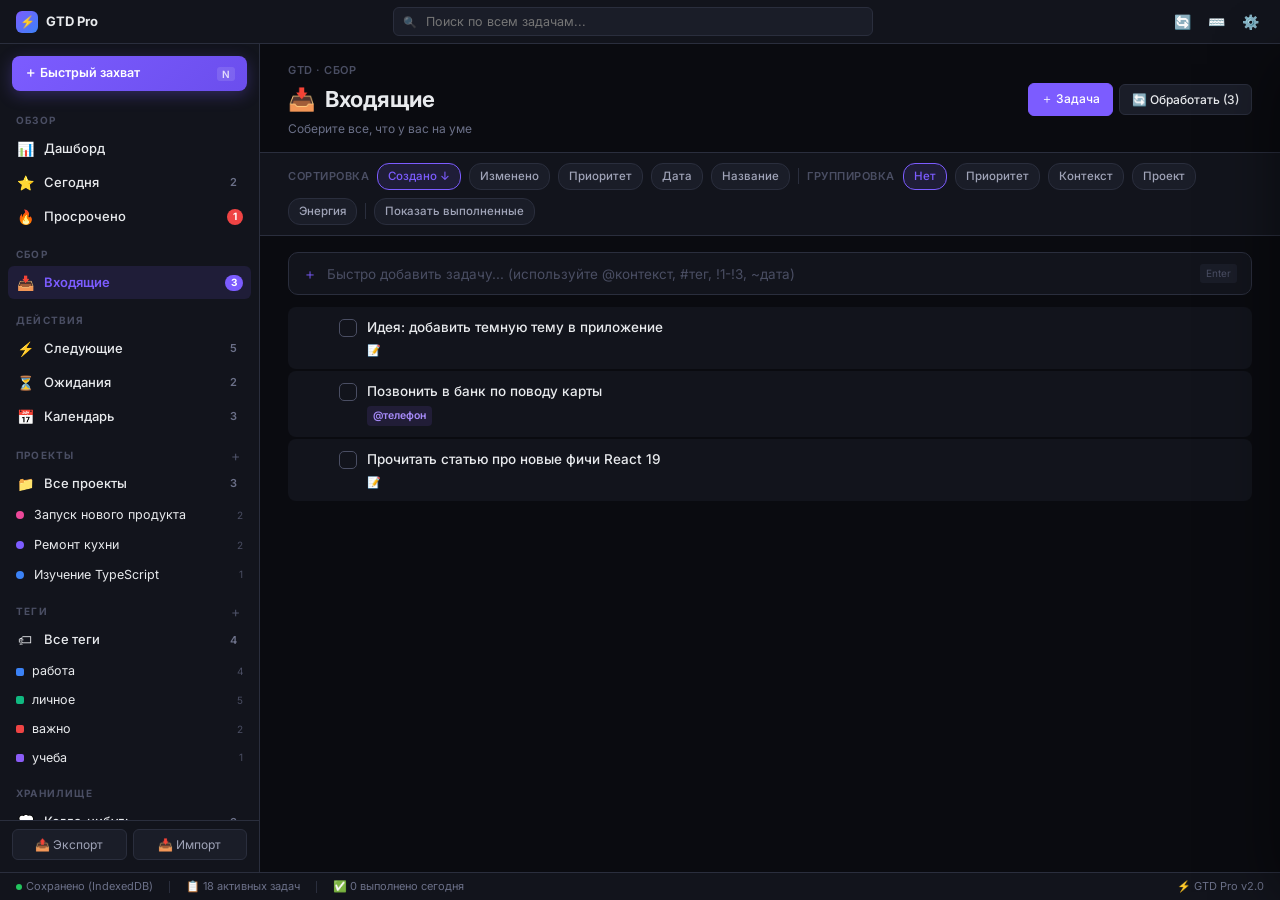
==== commit dc066500: "Fix shortcuts on non-Latin layouts; real global search; drop ⌘K hint" ====
--- a/index.html
+++ b/index.html
@@ -5,7 +5,7 @@
 <html lang="ru">
 <head>
 <meta charset="UTF-8">
-<meta name="viewport" content="width=device-width, initial-scale=1.0">
+<meta name="viewport" content="width=device-width, initial-scale=1.0, viewport-fit=cover">
 <title>GTD Pro</title>
 
 <link rel="manifest" href="manifest.json">
@@ -26,7 +26,6 @@
         </div>
         <div class="titlebar-search">
             <input type="text" id="globalSearch" placeholder="Поиск по всем задачам..." data-action="handleGlobalSearch" data-on="input">
-            <span class="titlebar-search-shortcut">⌘K</span>
         </div>
         <div class="titlebar-actions">
             <button class="titlebar-btn" data-action="openReview" title="Еженедельный обзор">🔄</button>
@@ -301,6 +300,9 @@
     </div>
 </div>
 
+<!-- SIDEBAR OVERLAY (mobile) -->
+<div class="sidebar-overlay" data-action="closeSidebar"></div>
+
 <!-- CONTEXT MENU -->
 <div class="context-menu" id="contextMenu"></div>
 
--- a/css/styles.css
+++ b/css/styles.css
@@ -134,19 +134,6 @@
     opacity: 0.5;
 }
 
-.titlebar-search-shortcut {
-    position: absolute;
-    right: 8px;
-    top: 50%;
-    transform: translateY(-50%);
-    font-size: 10px;
-    color: var(--text-muted);
-    background: var(--bg);
-    padding: 2px 6px;
-    border-radius: 4px;
-    border: 1px solid var(--border);
-}
-
 .titlebar-actions {
     display: flex;
     align-items: center;
@@ -2174,6 +2161,12 @@
 }
 
 /* Responsive */
+/* ============ RESPONSIVE / MOBILE ============ */
+
+/* Sidebar drawer overlay (hidden on desktop) */
+.sidebar-overlay { display: none; }
+
+/* --- Tablet / narrow laptop: single column, sidebar as a drawer --- */
 @media (max-width: 900px) {
     .app {
         grid-template-columns: 1fr;
@@ -2181,19 +2174,190 @@
             "titlebar"
             "main"
             "statusbar";
+        height: 100dvh;            /* dynamic viewport height for mobile browsers */
     }
     .sidebar {
         position: fixed;
-        left: -260px;
-        top: 44px;
-        bottom: 28px;
-        width: 260px;
+        left: -280px;
+        top: 0;
+        height: 100dvh;            /* full height, not tied to titlebar */
+        bottom: auto;
+        width: 280px;
+        max-width: 85vw;
         z-index: 200;
-        transition: left 0.3s;
+        transition: left 0.3s ease;
+        box-shadow: var(--shadow-lg);
     }
     .sidebar.open { left: 0; }
+
+    /* Dimming overlay behind the open drawer */
+    .sidebar-overlay {
+        display: block;
+        position: fixed;
+        inset: 0;
+        background: rgba(0,0,0,0.5);
+        z-index: 199;
+        opacity: 0;
+        pointer-events: none;
+        transition: opacity 0.3s ease;
+    }
+    .sidebar-overlay.active {
+        opacity: 1;
+        pointer-events: auto;
+    }
     .menu-toggle { display: flex !important; }
     .detail-panel { width: 100%; }
+}
+
+/* --- Phone: stacking, compact spacing, full-screen panels, touch targets --- */
+@media (max-width: 600px) {
+    /* Safe-area aware grid rows (notch / home indicator); env() is 0 elsewhere */
+    .app {
+        grid-template-rows:
+            calc(44px + env(safe-area-inset-top))
+            1fr
+            calc(28px + env(safe-area-inset-bottom));
+    }
+    html, body { overflow-x: hidden; max-width: 100vw; }
+
+    /* Titlebar: free up room for search on narrow screens */
+    .titlebar {
+        gap: 8px;
+        padding: 0 10px;
+        padding-top: env(safe-area-inset-top);
+    }
+    .titlebar-logo span { display: none; }   /* keep the ⚡ icon only */
+    .titlebar-search { max-width: none; margin: 0; }
+
+    /* View header: stack title above actions so the title never gets
+       squeezed/overlapped by the buttons */
+    .view-header {
+        padding: 12px 14px;
+        flex-direction: column;
+        align-items: stretch;
+        gap: 10px;
+    }
+    .view-header-info { min-width: 0; }
+    .view-title h1 { font-size: 18px; }
+    .view-title-icon { font-size: 18px; }
+    .view-actions { flex-wrap: wrap; width: 100%; }
+
+    /* Content: tighter horizontal padding */
+    .content { padding: 12px 14px 20px; }
+
+    /* 2.2 Status bar: single scrollable row, drop dividers */
+    .statusbar {
+        font-size: 10px;
+        padding: 0 10px;
+        padding-bottom: env(safe-area-inset-bottom);
+        gap: 8px;
+        overflow-x: auto;
+        white-space: nowrap;
+        -webkit-overflow-scrolling: touch;
+    }
+    .statusbar::-webkit-scrollbar { display: none; }
+    .status-divider { display: none; }
+
+    /* 2.4 Filter / sort bar: one horizontal swipe row */
+    .filter-bar {
+        padding: 8px 14px;
+        gap: 6px;
+        flex-wrap: nowrap;
+        overflow-x: auto;
+        -webkit-overflow-scrolling: touch;
+        scrollbar-width: none;
+    }
+    .filter-bar::-webkit-scrollbar { display: none; }
+    .filter-chip {
+        flex-shrink: 0;
+        padding: 6px 12px;
+        font-size: 12px;
+    }
+    .filter-label { flex-shrink: 0; }
+
+    /* 2.5 Detail panel: full screen, stacked rows */
+    .detail-panel {
+        width: 100%;
+        top: 0;
+        height: 100dvh;
+        bottom: auto;
+        border-left: none;
+        z-index: 250;              /* above sidebar + overlay */
+    }
+    .detail-header { padding-top: calc(16px + env(safe-area-inset-top)); }
+    .detail-row {
+        grid-template-columns: 1fr;  /* date+time, priority+energy stacked */
+        gap: 10px;
+    }
+
+    /* 2.6 Modals: bottom sheet */
+    .modal-overlay { align-items: flex-end; }
+    .modal {
+        width: 100%;
+        max-width: 100%;
+        max-height: 92dvh;
+        border-radius: 16px 16px 0 0;
+        margin: 0;
+    }
+    .modal-body { overflow-y: auto; }
+    .modal-footer { padding-bottom: calc(12px + env(safe-area-inset-bottom)); }
+
+    /* 3.1 Touch targets (min ~40px) + always-visible card actions */
+    .toolbar-icon-btn, .task-action-btn, .modal-close, .subtask-delete, .small-btn {
+        min-width: 40px;
+        min-height: 40px;
+        display: inline-flex;
+        align-items: center;
+        justify-content: center;
+    }
+    .detail-tag-remove {
+        min-width: 24px;
+        min-height: 24px;
+        display: inline-flex;
+        align-items: center;
+        justify-content: center;
+    }
+    .task-actions { opacity: 1 !important; }
+
+    /* 3.2 Prevent iOS zoom-on-focus (inputs must be >= 16px) */
+    input, textarea, select {
+        font-size: 16px !important;
+    }
+
+    /* 3.5 Calendar: compact cells, task list collapses to dots */
+    .calendar-grid { font-size: 11px; }
+    .calendar-weekday { padding: 6px 2px; font-size: 9px; }
+    .calendar-day {
+        aspect-ratio: auto;
+        min-height: 46px;
+        padding: 4px;
+    }
+    .calendar-day-num { width: 18px; height: 18px; font-size: 11px; }
+    .calendar-day-tasks {
+        flex-direction: row;
+        flex-wrap: wrap;
+        gap: 3px;
+        margin-top: 3px;
+    }
+    .calendar-day-task {
+        font-size: 0;
+        width: 5px;
+        height: 5px;
+        padding: 0;
+        border-radius: 50%;
+    }
+    .calendar-day-more { font-size: 8px; }
+
+    /* 3.6 Kanban: one column per swipe */
+    .kanban-board {
+        overflow-x: auto;
+        -webkit-overflow-scrolling: touch;
+    }
+    .kanban-column {
+        min-width: 80vw;
+        width: 80vw;
+        flex-shrink: 0;
+    }
 }
 
 .menu-toggle { display: none; }
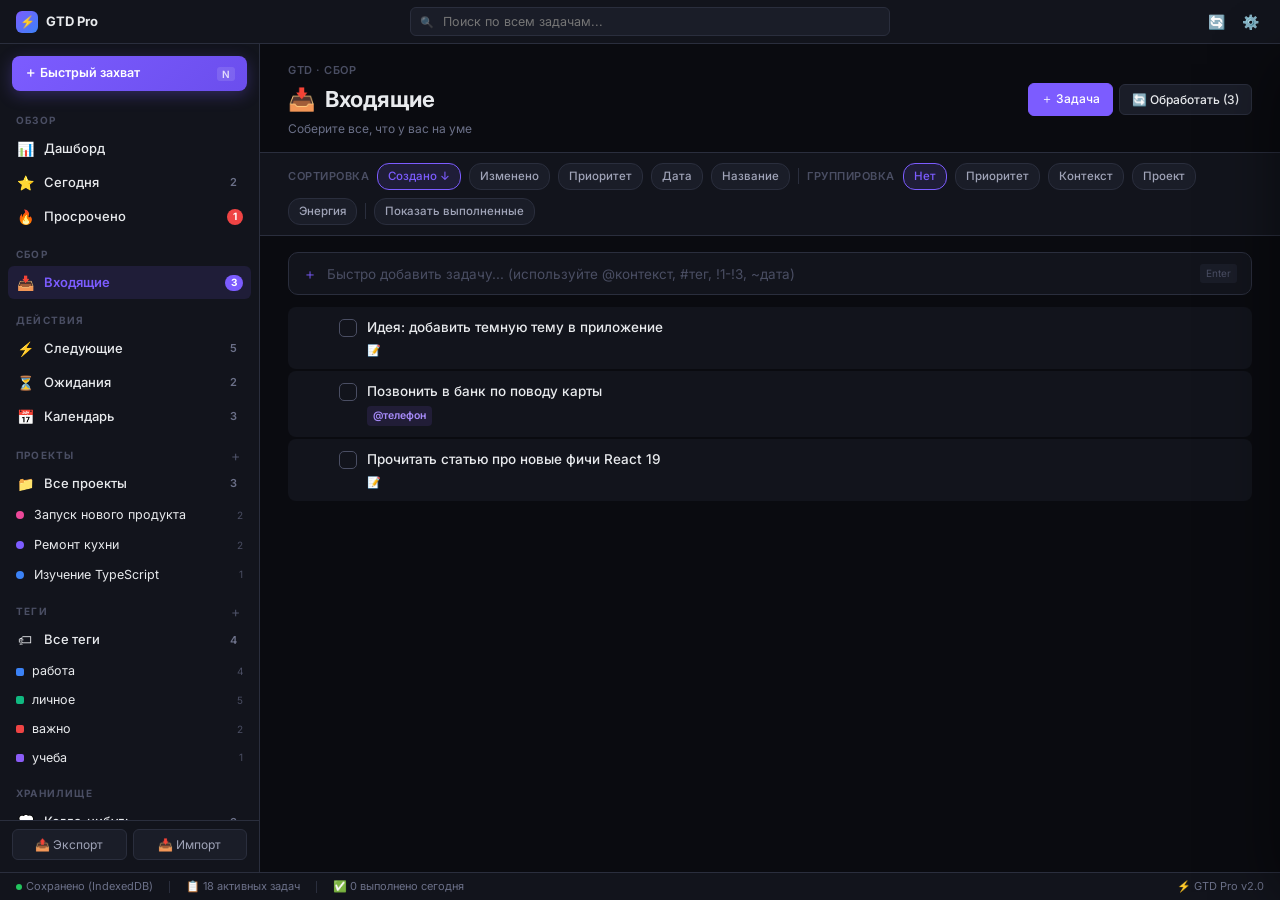
==== commit 81c81fe6: "Search: add back button; move shortcuts into Settings; bump SW cache - Global search results now hav" ====
--- a/index.html
+++ b/index.html
@@ -29,7 +29,6 @@
         </div>
         <div class="titlebar-actions">
             <button class="titlebar-btn" data-action="openReview" title="Еженедельный обзор">🔄</button>
-            <button class="titlebar-btn" data-action="openShortcuts" title="Горячие клавиши">⌨️</button>
             <button class="titlebar-btn" data-action="openSettings" title="Настройки">⚙️</button>
         </div>
     </div>
@@ -255,6 +254,13 @@
         </div>
         <div class="modal-body">
             <div class="detail-field">
+                <div class="detail-field-label">Справка</div>
+                <div style="display:flex;flex-direction:column;gap:6px">
+                    <button class="toolbar-btn" data-action="openShortcutsFromSettings">⌨️ Горячие клавиши</button>
+                </div>
+            </div>
+
+            <div class="detail-field">
                 <div class="detail-field-label">Управление данными</div>
                 <div style="display:flex;flex-direction:column;gap:6px">
                     <button class="toolbar-btn" data-action="exportData">📤 Экспортировать в JSON</button>
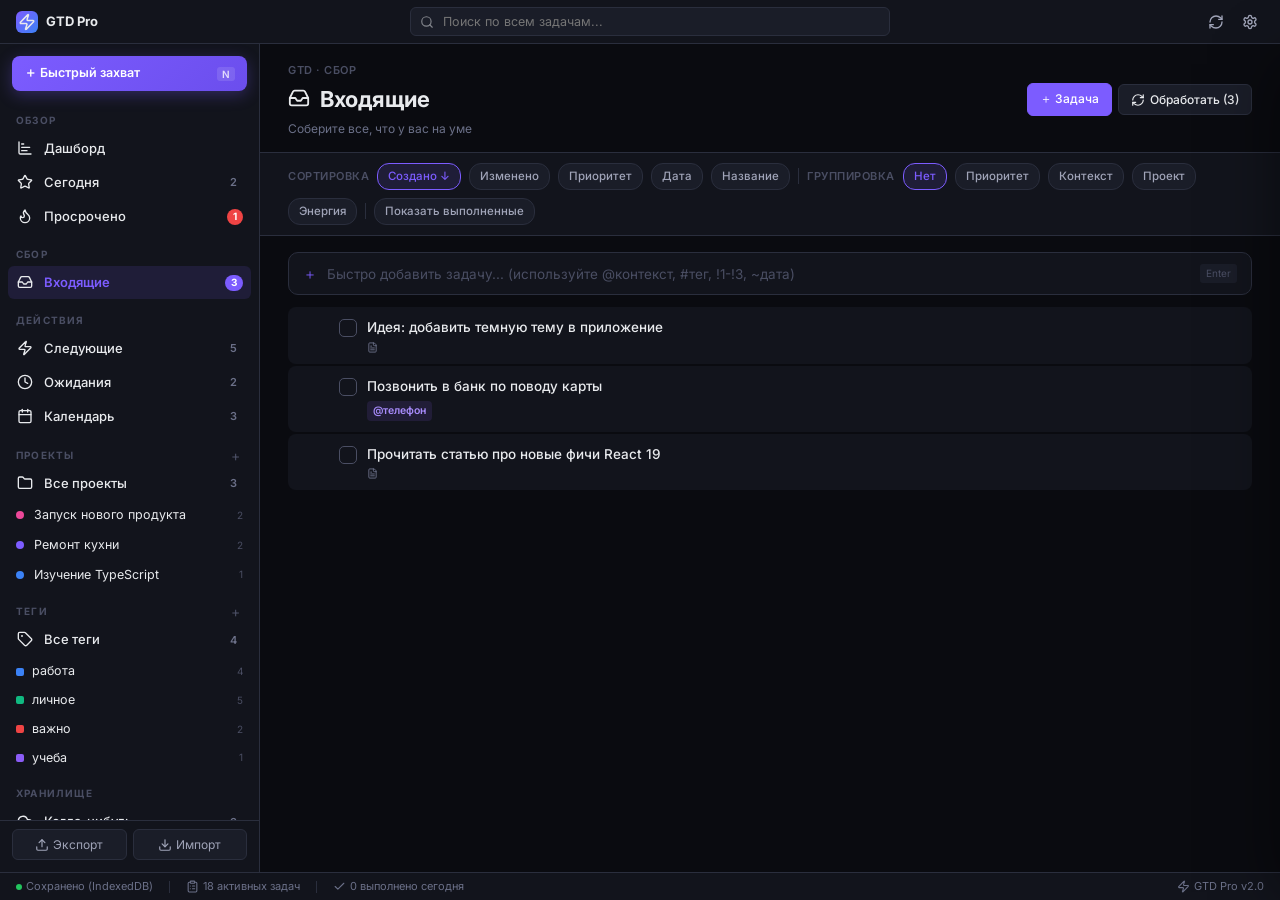
==== commit 13dce25d: "Replace emoji icons with self-hosted Lucide SVG sprite; colored priority/energy dots - Add assets/ic" ====
--- a/index.html
+++ b/index.html
@@ -19,17 +19,18 @@
 <div class="app">
     <!-- TITLE BAR -->
     <div class="titlebar">
-        <button class="titlebar-btn menu-toggle" data-action="toggleSidebar">☰</button>
+        <button class="titlebar-btn menu-toggle" data-action="toggleSidebar" aria-label="Меню"><svg class="icon" aria-hidden="true"><use href="assets/icons.svg#i-menu"></use></svg></button>
         <div class="titlebar-logo">
-            <div class="titlebar-logo-icon">⚡</div>
+            <div class="titlebar-logo-icon"><svg class="icon" aria-hidden="true"><use href="assets/icons.svg#i-zap"></use></svg></div>
             <span>GTD Pro</span>
         </div>
         <div class="titlebar-search">
+            <svg class="icon search-icon" aria-hidden="true"><use href="assets/icons.svg#i-search"></use></svg>
             <input type="text" id="globalSearch" placeholder="Поиск по всем задачам..." data-action="handleGlobalSearch" data-on="input">
         </div>
         <div class="titlebar-actions">
-            <button class="titlebar-btn" data-action="openReview" title="Еженедельный обзор">🔄</button>
-            <button class="titlebar-btn" data-action="openSettings" title="Настройки">⚙️</button>
+            <button class="titlebar-btn" data-action="openReview" title="Еженедельный обзор" aria-label="Еженедельный обзор"><svg class="icon" aria-hidden="true"><use href="assets/icons.svg#i-refresh"></use></svg></button>
+            <button class="titlebar-btn" data-action="openSettings" title="Настройки" aria-label="Настройки"><svg class="icon" aria-hidden="true"><use href="assets/icons.svg#i-settings"></use></svg></button>
         </div>
     </div>
 
@@ -47,8 +48,8 @@
         </nav>
 
         <div class="sidebar-footer">
-            <button class="footer-btn" data-action="exportData" title="Экспорт">📤 Экспорт</button>
-            <button class="footer-btn" data-action="importData" title="Импорт">📥 Импорт</button>
+            <button class="footer-btn" data-action="exportData" title="Экспорт"><svg class="icon" aria-hidden="true"><use href="assets/icons.svg#i-upload"></use></svg> Экспорт</button>
+            <button class="footer-btn" data-action="importData" title="Импорт"><svg class="icon" aria-hidden="true"><use href="assets/icons.svg#i-download"></use></svg> Импорт</button>
         </div>
     </aside>
 
@@ -58,7 +59,7 @@
             <div class="view-header-info">
                 <div class="view-breadcrumb" id="viewBreadcrumb">GTD</div>
                 <div class="view-title">
-                    <span class="view-title-icon" id="viewIcon">📥</span>
+                    <span class="view-title-icon" id="viewIcon"><svg class="icon" aria-hidden="true"><use href="assets/icons.svg#i-inbox"></use></svg></span>
                     <h1 id="viewTitle">Входящие</h1>
                 </div>
                 <div class="view-meta" id="viewMeta"></div>
@@ -82,11 +83,11 @@
             <span id="statusSync">Сохранено локально</span>
         </div>
         <div class="status-divider"></div>
-        <div class="status-item" id="statusTotal">📋 0 задач</div>
+        <div class="status-item" id="statusTotal"><svg class="icon" aria-hidden="true"><use href="assets/icons.svg#i-list"></use></svg> 0 задач</div>
         <div class="status-divider"></div>
-        <div class="status-item" id="statusDone">✅ 0 выполнено сегодня</div>
+        <div class="status-item" id="statusDone"><svg class="icon" aria-hidden="true"><use href="assets/icons.svg#i-check"></use></svg> 0 выполнено сегодня</div>
         <div class="status-spacer"></div>
-        <div class="status-item">⚡ GTD Pro v2.0</div>
+        <div class="status-item"><svg class="icon" aria-hidden="true"><use href="assets/icons.svg#i-zap"></use></svg> GTD Pro v2.0</div>
     </div>
 </div>
 
@@ -95,9 +96,9 @@
     <div class="detail-header">
         <input type="text" class="detail-title-input" id="detailTitle" placeholder="Название задачи..." data-action="updateDetailTitle" data-on="input">
         <div class="detail-header-actions">
-            <button class="toolbar-icon-btn" data-action="duplicateTask" title="Дублировать">📋</button>
-            <button class="toolbar-icon-btn" data-action="deleteCurrentTask" title="Удалить">🗑</button>
-            <button class="toolbar-icon-btn" data-action="closeDetail" title="Закрыть">✕</button>
+            <button class="toolbar-icon-btn" data-action="duplicateTask" title="Дублировать" aria-label="Дублировать"><svg class="icon" aria-hidden="true"><use href="assets/icons.svg#i-copy"></use></svg></button>
+            <button class="toolbar-icon-btn" data-action="deleteCurrentTask" title="Удалить" aria-label="Удалить"><svg class="icon" aria-hidden="true"><use href="assets/icons.svg#i-trash"></use></svg></button>
+            <button class="toolbar-icon-btn" data-action="closeDetail" title="Закрыть" aria-label="Закрыть"><svg class="icon" aria-hidden="true"><use href="assets/icons.svg#i-x"></use></svg></button>
         </div>
     </div>
     <div class="detail-body" id="detailBody">
@@ -109,15 +110,15 @@
 <div class="modal-overlay capture-modal" id="captureModal">
     <div class="modal">
         <div class="modal-header">
-            <h3>📥 Быстрый захват</h3>
-            <button class="modal-close" data-action="closeCapture">✕</button>
+            <h3><svg class="icon" aria-hidden="true"><use href="assets/icons.svg#i-inbox"></use></svg> Быстрый захват</h3>
+            <button class="modal-close" data-action="closeCapture" aria-label="Закрыть"><svg class="icon" aria-hidden="true"><use href="assets/icons.svg#i-x"></use></svg></button>
         </div>
         <div class="modal-body">
             <input type="text" class="capture-input" id="captureInput" placeholder="Что у вас на уме?" autocomplete="off">
             <textarea class="capture-textarea" id="captureNotes" placeholder="Заметки (необязательно)..."></textarea>
             <div class="capture-suggestions" id="captureSuggestions"></div>
             <div class="capture-hint">
-                💡 Используйте: <code>!1</code> <code>!2</code> <code>!3</code> приоритет · <code>@контекст</code> · <code>#тег</code> · <code>~завтра</code> или <code>~2024-12-25</code>
+                <svg class="icon" aria-hidden="true"><use href="assets/icons.svg#i-lightbulb"></use></svg> Используйте: <code>!1</code> <code>!2</code> <code>!3</code> приоритет · <code>@контекст</code> · <code>#тег</code> · <code>~завтра</code> или <code>~2024-12-25</code>
             </div>
         </div>
         <div class="modal-footer">
@@ -131,8 +132,8 @@
 <div class="modal-overlay" id="processModal">
     <div class="modal">
         <div class="modal-header">
-            <h3>🔄 Обработка входящих</h3>
-            <button class="modal-close" data-action="closeProcess">✕</button>
+            <h3><svg class="icon" aria-hidden="true"><use href="assets/icons.svg#i-refresh"></use></svg> Обработка входящих</h3>
+            <button class="modal-close" data-action="closeProcess" aria-label="Закрыть"><svg class="icon" aria-hidden="true"><use href="assets/icons.svg#i-x"></use></svg></button>
         </div>
         <div class="modal-body" id="processBody"></div>
     </div>
@@ -142,8 +143,8 @@
 <div class="modal-overlay" id="projectModal">
     <div class="modal">
         <div class="modal-header">
-            <h3 id="projectModalTitle">📁 Новый проект</h3>
-            <button class="modal-close" data-action="closeProjectModal">✕</button>
+            <h3 id="projectModalTitle"><svg class="icon" aria-hidden="true"><use href="assets/icons.svg#i-folder"></use></svg> Новый проект</h3>
+            <button class="modal-close" data-action="closeProjectModal" aria-label="Закрыть"><svg class="icon" aria-hidden="true"><use href="assets/icons.svg#i-x"></use></svg></button>
         </div>
         <div class="modal-body">
             <div class="detail-field">
@@ -176,8 +177,8 @@
 <div class="modal-overlay" id="tagModal">
     <div class="modal" style="max-width:380px">
         <div class="modal-header">
-            <h3>🏷 Новый тег</h3>
-            <button class="modal-close" data-action="closeTagModal">✕</button>
+            <h3><svg class="icon" aria-hidden="true"><use href="assets/icons.svg#i-tag"></use></svg> Новый тег</h3>
+            <button class="modal-close" data-action="closeTagModal" aria-label="Закрыть"><svg class="icon" aria-hidden="true"><use href="assets/icons.svg#i-x"></use></svg></button>
         </div>
         <div class="modal-body">
             <div class="detail-field">
@@ -200,8 +201,8 @@
 <div class="modal-overlay" id="reviewModal">
     <div class="modal" style="max-width:640px">
         <div class="modal-header">
-            <h3>🔄 Еженедельный обзор</h3>
-            <button class="modal-close" data-action="closeReview">✕</button>
+            <h3><svg class="icon" aria-hidden="true"><use href="assets/icons.svg#i-refresh"></use></svg> Еженедельный обзор</h3>
+            <button class="modal-close" data-action="closeReview" aria-label="Закрыть"><svg class="icon" aria-hidden="true"><use href="assets/icons.svg#i-x"></use></svg></button>
         </div>
         <div class="modal-body" id="reviewBody"></div>
         <div class="modal-footer">
@@ -214,8 +215,8 @@
 <div class="modal-overlay shortcuts-modal" id="shortcutsModal">
     <div class="modal" style="max-width:520px">
         <div class="modal-header">
-            <h3>⌨️ Горячие клавиши</h3>
-            <button class="modal-close" data-action="closeShortcuts">✕</button>
+            <h3><svg class="icon" aria-hidden="true"><use href="assets/icons.svg#i-keyboard"></use></svg> Горячие клавиши</h3>
+            <button class="modal-close" data-action="closeShortcuts" aria-label="Закрыть"><svg class="icon" aria-hidden="true"><use href="assets/icons.svg#i-x"></use></svg></button>
         </div>
         <div class="modal-body">
             <div class="shortcut-group">
@@ -249,35 +250,35 @@
 <div class="modal-overlay" id="settingsModal">
     <div class="modal" style="max-width:480px">
         <div class="modal-header">
-            <h3>⚙️ Настройки</h3>
-            <button class="modal-close" data-action="closeSettings">✕</button>
+            <h3><svg class="icon" aria-hidden="true"><use href="assets/icons.svg#i-settings"></use></svg> Настройки</h3>
+            <button class="modal-close" data-action="closeSettings" aria-label="Закрыть"><svg class="icon" aria-hidden="true"><use href="assets/icons.svg#i-x"></use></svg></button>
         </div>
         <div class="modal-body">
             <div class="detail-field">
                 <div class="detail-field-label">Справка</div>
                 <div style="display:flex;flex-direction:column;gap:6px">
-                    <button class="toolbar-btn" data-action="openShortcutsFromSettings">⌨️ Горячие клавиши</button>
+                    <button class="toolbar-btn" data-action="openShortcutsFromSettings"><svg class="icon" aria-hidden="true"><use href="assets/icons.svg#i-keyboard"></use></svg> Горячие клавиши</button>
                 </div>
             </div>
 
             <div class="detail-field">
                 <div class="detail-field-label">Управление данными</div>
                 <div style="display:flex;flex-direction:column;gap:6px">
-                    <button class="toolbar-btn" data-action="exportData">📤 Экспортировать в JSON</button>
-                    <button class="toolbar-btn" data-action="importData">📥 Импортировать из JSON</button>
-                    <button class="toolbar-btn" data-action="loadDemoData">🎯 Загрузить демо-данные</button>
-                    <button class="toolbar-btn" style="color:var(--danger)" data-action="clearAllData">🗑 Очистить все данные</button>
+                    <button class="toolbar-btn" data-action="exportData"><svg class="icon" aria-hidden="true"><use href="assets/icons.svg#i-upload"></use></svg> Экспортировать в JSON</button>
+                    <button class="toolbar-btn" data-action="importData"><svg class="icon" aria-hidden="true"><use href="assets/icons.svg#i-download"></use></svg> Импортировать из JSON</button>
+                    <button class="toolbar-btn" data-action="loadDemoData"><svg class="icon" aria-hidden="true"><use href="assets/icons.svg#i-target"></use></svg> Загрузить демо-данные</button>
+                    <button class="toolbar-btn" style="color:var(--danger)" data-action="clearAllData"><svg class="icon" aria-hidden="true"><use href="assets/icons.svg#i-trash"></use></svg> Очистить все данные</button>
                 </div>
             </div>
             
             <div class="detail-field">
                 <div class="detail-field-label">Резервные копии и восстановление</div>
                 <div style="display:flex;flex-direction:column;gap:6px">
-                    <button class="toolbar-btn" data-action="createBackupNow">🧩 Создать бэкап сейчас</button>
-                    <button class="toolbar-btn" data-action="restoreLatestBackup">⏪ Восстановить последний бэкап</button>
-                    <button class="toolbar-btn" data-action="exportFullBackup">📦 Экспорт приложения (полный бэкап)</button>
-                    <button class="toolbar-btn" data-action="importFullBackup">📥 Импорт полного бэкапа</button>
-                    <button class="toolbar-btn" style="color:var(--danger)" data-action="clearBackups">🧹 Очистить историю бэкапов</button>
+                    <button class="toolbar-btn" data-action="createBackupNow"><svg class="icon" aria-hidden="true"><use href="assets/icons.svg#i-puzzle"></use></svg> Создать бэкап сейчас</button>
+                    <button class="toolbar-btn" data-action="restoreLatestBackup"><svg class="icon" aria-hidden="true"><use href="assets/icons.svg#i-rewind"></use></svg> Восстановить последний бэкап</button>
+                    <button class="toolbar-btn" data-action="exportFullBackup"><svg class="icon" aria-hidden="true"><use href="assets/icons.svg#i-package"></use></svg> Экспорт приложения (полный бэкап)</button>
+                    <button class="toolbar-btn" data-action="importFullBackup"><svg class="icon" aria-hidden="true"><use href="assets/icons.svg#i-download"></use></svg> Импорт полного бэкапа</button>
+                    <button class="toolbar-btn" style="color:var(--danger)" data-action="clearBackups"><svg class="icon" aria-hidden="true"><use href="assets/icons.svg#i-broom"></use></svg> Очистить историю бэкапов</button>
                 </div>
                 <div class="install-hint">Автобэкапы создаются автоматически каждые 2 минуты и перед рискованными действиями (импорт/очистка).</div>
                 <div id="backupList" class="backup-list"></div>
@@ -286,7 +287,7 @@
             <div class="detail-field">
                 <div class="detail-field-label">Установка (PWA)</div>
                 <div style="display:flex;flex-direction:column;gap:6px">
-                    <button class="toolbar-btn" data-action="promptInstallPWA">⬇️ Установить приложение</button>
+                    <button class="toolbar-btn" data-action="promptInstallPWA"><svg class="icon" aria-hidden="true"><use href="assets/icons.svg#i-download"></use></svg> Установить приложение</button>
                 </div>
                 <div class="install-hint" id="installHint">Если кнопка неактивна — откройте сайт по HTTPS и добавьте на главный экран через меню браузера.</div>
             </div>
--- a/css/styles.css
+++ b/css/styles.css
@@ -124,15 +124,43 @@
     background: var(--bg-elev-2);
 }
 
-.titlebar-search::before {
-    content: '🔍';
+.titlebar-search .search-icon {
     position: absolute;
     left: 10px;
     top: 50%;
     transform: translateY(-50%);
-    font-size: 11px;
+    width: 14px;
+    height: 14px;
     opacity: 0.5;
-}
+    pointer-events: none;
+}
+
+/* ============ ICONS (Lucide sprite) ============ */
+.icon {
+    width: 1em;
+    height: 1em;
+    stroke-width: 2;
+    vertical-align: -0.125em;
+    flex-shrink: 0;
+}
+.titlebar-btn .icon { width: 16px; height: 16px; }
+.nav-icon .icon { width: 16px; height: 16px; }
+.toolbar-btn .icon { width: 14px; height: 14px; }
+.toolbar-icon-btn .icon { width: 16px; height: 16px; }
+.task-action-btn .icon { width: 14px; height: 14px; }
+.modal-close .icon { width: 16px; height: 16px; }
+.modal-header h3 .icon { width: 18px; height: 18px; }
+.detail-field-label .icon { width: 14px; height: 14px; }
+.view-title-icon .icon { width: 22px; height: 22px; }
+.status-item .icon { width: 13px; height: 13px; }
+.footer-btn .icon { width: 14px; height: 14px; }
+.titlebar-logo-icon .icon { width: 18px; height: 18px; }
+.stat-card-icon .icon { width: 16px; height: 16px; }
+.empty-icon .icon { width: 48px; height: 48px; }
+.process-option-icon .icon { width: 22px; height: 22px; }
+.context-menu-icon .icon { width: 14px; height: 14px; }
+.task-badge .icon { width: 11px; height: 11px; vertical-align: -1px; }
+.level-dot { vertical-align: -1px; margin-right: 6px; }
 
 .titlebar-actions {
     display: flex;
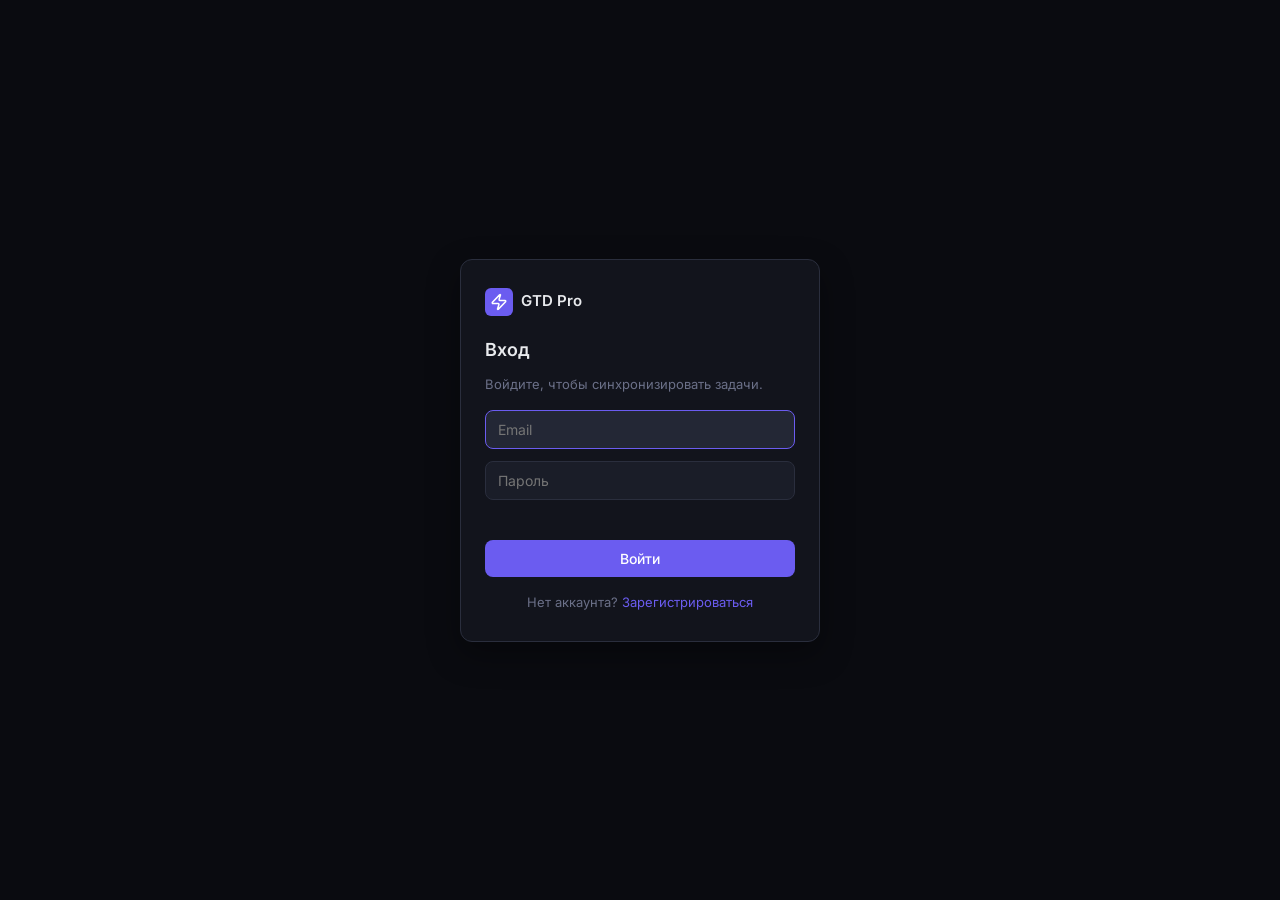
==== commit e693fd1b: "Supabase integration: email/password auth + realtime cross-device sync (IndexedDB as offline cache) " ====
--- a/index.html
+++ b/index.html
@@ -255,6 +255,13 @@
         </div>
         <div class="modal-body">
             <div class="detail-field">
+                <div class="detail-field-label">Аккаунт</div>
+                <div style="display:flex;flex-direction:column;gap:6px">
+                    <button class="toolbar-btn" style="color:var(--danger)" data-action="signOut"><svg class="icon" aria-hidden="true"><use href="assets/icons.svg#i-x"></use></svg> Выйти из аккаунта</button>
+                </div>
+            </div>
+
+            <div class="detail-field">
                 <div class="detail-field-label">Справка</div>
                 <div style="display:flex;flex-direction:column;gap:6px">
                     <button class="toolbar-btn" data-action="openShortcutsFromSettings"><svg class="icon" aria-hidden="true"><use href="assets/icons.svg#i-keyboard"></use></svg> Горячие клавиши</button>
@@ -319,6 +326,11 @@
 <!-- FILE INPUT -->
 <input type="file" id="fileInput" accept=".json" style="display:none" data-action="handleFileImport" data-on="change">
 
+<!-- AUTH OVERLAY (rendered by js/auth.js) -->
+<div class="auth-overlay" id="authOverlay"></div>
+
+<!-- Supabase (vendored UMD build → window.supabase) -->
+<script src="js/vendor/supabase.umd.js"></script>
 <script type="module" src="js/app.js"></script>
 </body>
 </html>
--- a/css/styles.css
+++ b/css/styles.css
@@ -12,10 +12,10 @@
     --text-2: #a0a4b8;
     --text-3: #6b7088;
     --text-muted: #4a4e63;
-    --accent: #7c5cff;
-    --accent-hover: #6b4eed;
-    --accent-bg: rgba(124, 92, 255, 0.12);
-    --inbox: #7c5cff;
+    --accent: #6b5cf0;
+    --accent-hover: #5b4ce0;
+    --accent-bg: rgba(107, 92, 240, 0.12);
+    --inbox: #6b5cf0;
     --next: #3b82f6;
     --waiting: #f59e0b;
     --calendar: #10b981;
@@ -27,12 +27,12 @@
     --danger: #ef4444;
     --warning: #f59e0b;
     --success: #22c55e;
-    --shadow-sm: 0 2px 8px rgba(0,0,0,0.2);
-    --shadow: 0 8px 32px rgba(0,0,0,0.3);
-    --shadow-lg: 0 20px 60px rgba(0,0,0,0.5);
-    --radius: 12px;
-    --radius-sm: 8px;
-    --radius-lg: 16px;
+    --shadow-sm: 0 1px 2px rgba(0,0,0,0.2);
+    --shadow: 0 4px 12px rgba(0,0,0,0.25);
+    --shadow-lg: 0 12px 32px rgba(0,0,0,0.35);
+    --radius: 8px;
+    --radius-sm: 6px;
+    --radius-lg: 12px;
     --transition: all 0.2s cubic-bezier(0.4, 0, 0.2, 1);
 }
 
@@ -53,7 +53,7 @@
 
 ::-webkit-scrollbar { width: 8px; height: 8px; }
 ::-webkit-scrollbar-track { background: transparent; }
-::-webkit-scrollbar-thumb { background: var(--border); border-radius: 4px; }
+::-webkit-scrollbar-thumb { background: var(--border); border-radius: var(--radius-sm); }
 ::-webkit-scrollbar-thumb:hover { background: var(--border-light); }
 
 /* ============ APP LAYOUT ============ */
@@ -84,15 +84,15 @@
     display: flex;
     align-items: center;
     gap: 8px;
-    font-weight: 700;
+    font-weight: 600;
     font-size: 13px;
 }
 
 .titlebar-logo-icon {
     width: 22px;
     height: 22px;
-    background: linear-gradient(135deg, var(--accent), var(--next));
-    border-radius: 6px;
+    background: var(--accent);
+    border-radius: var(--radius-sm);
     display: flex;
     align-items: center;
     justify-content: center;
@@ -112,7 +112,7 @@
     padding: 6px 12px 6px 32px;
     background: var(--bg-elev);
     border: 1px solid var(--border);
-    border-radius: 6px;
+    border-radius: var(--radius-sm);
     color: var(--text);
     font-size: 12.5px;
     outline: none;
@@ -174,7 +174,7 @@
     height: 28px;
     background: transparent;
     border: none;
-    border-radius: 6px;
+    border-radius: var(--radius-sm);
     color: var(--text-2);
     cursor: pointer;
     display: flex;
@@ -206,11 +206,11 @@
 .quick-capture-btn {
     width: 100%;
     padding: 9px 12px;
-    background: linear-gradient(135deg, var(--accent), var(--accent-hover));
+    background: var(--accent);
     border: none;
-    border-radius: 8px;
+    border-radius: var(--radius);
     color: white;
-    font-weight: 600;
+    font-weight: 500;
     font-size: 12.5px;
     cursor: pointer;
     transition: var(--transition);
@@ -218,12 +218,10 @@
     align-items: center;
     justify-content: center;
     gap: 6px;
-    box-shadow: 0 4px 16px rgba(124, 92, 255, 0.3);
 }
 
 .quick-capture-btn:hover {
     transform: translateY(-1px);
-    box-shadow: 0 6px 20px rgba(124, 92, 255, 0.4);
 }
 
 .quick-capture-shortcut {
@@ -232,7 +230,7 @@
     opacity: 0.8;
     background: rgba(255,255,255,0.15);
     padding: 1px 5px;
-    border-radius: 3px;
+    border-radius: var(--radius-sm);
 }
 
 .sidebar-nav {
@@ -254,7 +252,7 @@
 
 .nav-section-title {
     font-size: 10px;
-    font-weight: 700;
+    font-weight: 500;
     text-transform: uppercase;
     letter-spacing: 1.2px;
     color: var(--text-muted);
@@ -267,7 +265,7 @@
     background: transparent;
     color: var(--text-muted);
     cursor: pointer;
-    border-radius: 4px;
+    border-radius: var(--radius-sm);
     display: flex;
     align-items: center;
     justify-content: center;
@@ -285,7 +283,7 @@
     align-items: center;
     gap: 10px;
     padding: 6px 8px;
-    border-radius: 6px;
+    border-radius: var(--radius-sm);
     cursor: pointer;
     transition: var(--transition);
     margin-bottom: 1px;
@@ -293,21 +291,24 @@
 }
 
 .nav-item:hover { background: var(--bg-elev); }
+.nav-item:hover .nav-icon, .nav-item:hover .nav-label { color: var(--text); }
 .nav-item.active { background: var(--accent-bg); }
-.nav-item.active .nav-label { color: var(--accent); font-weight: 600; }
+.nav-item.active .nav-icon, .nav-item.active .nav-label { color: var(--accent); }
+.nav-item.active .nav-label { font-weight: 600; }
 
 .nav-icon {
     width: 18px;
     text-align: center;
     font-size: 14px;
     flex-shrink: 0;
+    color: var(--text-2);
 }
 
 .nav-label {
     flex: 1;
     font-size: 13px;
     font-weight: 500;
-    color: var(--text);
+    color: var(--text-2);
     white-space: nowrap;
     overflow: hidden;
     text-overflow: ellipsis;
@@ -318,7 +319,7 @@
     color: var(--text-3);
     font-weight: 600;
     padding: 1px 6px;
-    border-radius: 8px;
+    border-radius: var(--radius);
     min-width: 18px;
     text-align: center;
 }
@@ -333,8 +334,8 @@
     background: var(--danger);
     color: white;
     font-size: 10px;
-    font-weight: 700;
-    border-radius: 8px;
+    font-weight: 500;
+    border-radius: var(--radius);
     height: 16px;
     display: flex;
     align-items: center;
@@ -346,7 +347,7 @@
     align-items: center;
     gap: 10px;
     padding: 5px 8px;
-    border-radius: 6px;
+    border-radius: var(--radius-sm);
     cursor: pointer;
     transition: var(--transition);
     margin-bottom: 1px;
@@ -383,7 +384,7 @@
     align-items: center;
     gap: 8px;
     padding: 5px 8px;
-    border-radius: 6px;
+    border-radius: var(--radius-sm);
     cursor: pointer;
     transition: var(--transition);
     font-size: 12.5px;
@@ -395,7 +396,7 @@
 .nav-tag-color {
     width: 8px;
     height: 8px;
-    border-radius: 2px;
+    border-radius: var(--radius-sm);
 }
 
 .sidebar-footer {
@@ -410,7 +411,7 @@
     padding: 7px;
     background: var(--bg-elev);
     border: 1px solid var(--border);
-    border-radius: 6px;
+    border-radius: var(--radius-sm);
     color: var(--text-2);
     cursor: pointer;
     font-size: 12px;
@@ -468,7 +469,7 @@
 
 .view-title h1 {
     font-size: 22px;
-    font-weight: 700;
+    font-weight: 600;
     color: var(--text);
 }
 
@@ -492,7 +493,7 @@
     padding: 7px 12px;
     background: var(--bg-elev);
     border: 1px solid var(--border);
-    border-radius: 6px;
+    border-radius: var(--radius-sm);
     color: var(--text);
     cursor: pointer;
     font-size: 12px;
@@ -523,7 +524,7 @@
     height: 30px;
     background: var(--bg-elev);
     border: 1px solid var(--border);
-    border-radius: 6px;
+    border-radius: var(--radius-sm);
     color: var(--text-2);
     cursor: pointer;
     display: flex;
@@ -560,7 +561,7 @@
     padding: 4px 10px;
     background: var(--bg-elev);
     border: 1px solid var(--border);
-    border-radius: 12px;
+    border-radius: var(--radius-sm);
     color: var(--text-2);
     cursor: pointer;
     font-size: 11.5px;
@@ -612,7 +613,7 @@
 .inline-add {
     background: var(--bg-panel);
     border: 1px solid var(--border);
-    border-radius: 10px;
+    border-radius: var(--radius);
     padding: 10px 14px;
     margin-bottom: 12px;
     display: flex;
@@ -649,7 +650,7 @@
     color: var(--text-muted);
     background: var(--bg-elev);
     padding: 2px 6px;
-    border-radius: 3px;
+    border-radius: var(--radius-sm);
 }
 
 /* Sections (grouping) */
@@ -687,7 +688,7 @@
 
 .task-section-title {
     font-size: 11px;
-    font-weight: 700;
+    font-weight: 500;
     text-transform: uppercase;
     letter-spacing: 1px;
     color: var(--text-2);
@@ -698,7 +699,7 @@
     color: var(--text-muted);
     background: var(--bg-elev);
     padding: 1px 8px;
-    border-radius: 8px;
+    border-radius: var(--radius);
     font-weight: 600;
 }
 
@@ -722,7 +723,7 @@
     padding: 10px 12px;
     background: var(--bg-panel);
     border: 1px solid transparent;
-    border-radius: 8px;
+    border-radius: var(--radius);
     cursor: pointer;
     transition: var(--transition);
     position: relative;
@@ -782,7 +783,7 @@
     width: 18px;
     height: 18px;
     border: 1.5px solid var(--text-muted);
-    border-radius: 5px;
+    border-radius: var(--radius-sm);
     cursor: pointer;
     transition: var(--transition);
     display: flex;
@@ -806,7 +807,7 @@
     content: '✓';
     color: white;
     font-size: 11px;
-    font-weight: 800;
+    font-weight: 500;
     line-height: 1;
 }
 
@@ -835,7 +836,7 @@
     font-size: 10.5px;
     font-weight: 600;
     padding: 2px 6px;
-    border-radius: 4px;
+    border-radius: var(--radius-sm);
     display: inline-flex;
     align-items: center;
     gap: 3px;
@@ -921,7 +922,7 @@
     height: 24px;
     border: none;
     background: transparent;
-    border-radius: 4px;
+    border-radius: var(--radius-sm);
     color: var(--text-3);
     cursor: pointer;
     display: flex;
@@ -945,7 +946,7 @@
     width: 100%;
     height: 2px;
     background: var(--bg-elev);
-    border-radius: 1px;
+    border-radius: var(--radius-sm);
     margin-top: 6px;
     overflow: hidden;
 }
@@ -991,7 +992,7 @@
     padding: 8px 16px;
     background: var(--accent);
     border: none;
-    border-radius: 6px;
+    border-radius: var(--radius-sm);
     color: white;
     font-weight: 500;
     cursor: pointer;
@@ -1079,7 +1080,7 @@
 
 .detail-field-label {
     font-size: 10.5px;
-    font-weight: 700;
+    font-weight: 500;
     color: var(--text-muted);
     text-transform: uppercase;
     letter-spacing: 0.8px;
@@ -1096,7 +1097,7 @@
     padding: 8px 10px;
     background: var(--bg-elev);
     border: 1px solid var(--border);
-    border-radius: 6px;
+    border-radius: var(--radius-sm);
     color: var(--text);
     font-size: 13px;
     outline: none;
@@ -1135,7 +1136,7 @@
 
 .detail-subtasks {
     background: var(--bg-elev);
-    border-radius: 8px;
+    border-radius: var(--radius);
     padding: 8px;
 }
 
@@ -1144,7 +1145,7 @@
     align-items: center;
     gap: 8px;
     padding: 6px 8px;
-    border-radius: 4px;
+    border-radius: var(--radius-sm);
     transition: var(--transition);
 }
 
@@ -1156,7 +1157,7 @@
     width: 14px;
     height: 14px;
     border: 1.5px solid var(--text-muted);
-    border-radius: 3px;
+    border-radius: var(--radius-sm);
     cursor: pointer;
     display: flex;
     align-items: center;
@@ -1173,7 +1174,7 @@
     content: '✓';
     color: white;
     font-size: 9px;
-    font-weight: 800;
+    font-weight: 500;
 }
 
 .subtask-text {
@@ -1199,7 +1200,7 @@
     cursor: pointer;
     opacity: 0;
     transition: var(--transition);
-    border-radius: 3px;
+    border-radius: var(--radius-sm);
 }
 
 .subtask-item:hover .subtask-delete {
@@ -1235,7 +1236,7 @@
     padding: 6px;
     background: var(--bg-elev);
     border: 1px solid var(--border);
-    border-radius: 6px;
+    border-radius: var(--radius-sm);
     min-height: 36px;
 }
 
@@ -1243,7 +1244,7 @@
     padding: 2px 8px;
     background: var(--accent-bg);
     color: var(--accent);
-    border-radius: 10px;
+    border-radius: var(--radius);
     font-size: 11px;
     font-weight: 500;
     display: flex;
@@ -1310,7 +1311,7 @@
 .modal {
     background: var(--bg-panel);
     border: 1px solid var(--border);
-    border-radius: 14px;
+    border-radius: var(--radius-lg);
     width: 92%;
     max-width: 560px;
     max-height: 88vh;
@@ -1347,7 +1348,7 @@
     height: 26px;
     border: none;
     background: var(--bg-elev);
-    border-radius: 5px;
+    border-radius: var(--radius-sm);
     color: var(--text-2);
     cursor: pointer;
     display: flex;
@@ -1382,7 +1383,7 @@
     padding: 14px 16px;
     background: var(--bg-elev);
     border: 1px solid var(--border);
-    border-radius: 8px;
+    border-radius: var(--radius);
     color: var(--text);
     font-size: 15px;
     outline: none;
@@ -1398,7 +1399,7 @@
     padding: 10px 14px;
     background: var(--bg-elev);
     border: 1px solid var(--border);
-    border-radius: 8px;
+    border-radius: var(--radius);
     color: var(--text);
     font-size: 13px;
     outline: none;
@@ -1419,7 +1420,7 @@
     padding: 4px 10px;
     background: var(--bg-elev);
     border: 1px solid var(--border);
-    border-radius: 12px;
+    border-radius: var(--radius-sm);
     font-size: 11px;
     cursor: pointer;
     color: var(--text-2);
@@ -1442,7 +1443,7 @@
 .capture-hint code {
     background: var(--bg-elev);
     padding: 1px 5px;
-    border-radius: 3px;
+    border-radius: var(--radius-sm);
     color: var(--accent);
     font-family: 'Monaco', monospace;
     font-size: 10.5px;
@@ -1465,7 +1466,7 @@
 .process-task-card {
     background: var(--bg-elev);
     border: 1px solid var(--border-light);
-    border-radius: 10px;
+    border-radius: var(--radius);
     padding: 16px;
     margin: 16px 0;
     text-align: left;
@@ -1485,7 +1486,7 @@
 
 .process-question h3 {
     font-size: 18px;
-    font-weight: 700;
+    font-weight: 500;
     margin-bottom: 4px;
 }
 
@@ -1508,7 +1509,7 @@
     padding: 12px 14px;
     background: var(--bg-elev);
     border: 1px solid var(--border);
-    border-radius: 8px;
+    border-radius: var(--radius);
     cursor: pointer;
     transition: var(--transition);
     text-align: left;
@@ -1527,7 +1528,7 @@
     width: 36px;
     height: 36px;
     background: var(--bg);
-    border-radius: 8px;
+    border-radius: var(--radius);
     display: flex;
     align-items: center;
     justify-content: center;
@@ -1556,7 +1557,7 @@
     margin-top: 14px;
     font-size: 11.5px;
     color: var(--text-2);
-    border-radius: 0 6px 6px 0;
+    border-radius: 0 var(--radius-sm) var(--radius-sm) 0;
     line-height: 1.6;
     text-align: left;
 }
@@ -1575,7 +1576,7 @@
 .calendar-grid {
     background: var(--bg-panel);
     border: 1px solid var(--border);
-    border-radius: 10px;
+    border-radius: var(--radius);
     overflow: hidden;
 }
 
@@ -1589,7 +1590,7 @@
 
 .calendar-month-title {
     font-size: 15px;
-    font-weight: 700;
+    font-weight: 500;
 }
 
 .calendar-weekdays {
@@ -1602,7 +1603,7 @@
     padding: 8px;
     text-align: center;
     font-size: 10.5px;
-    font-weight: 700;
+    font-weight: 500;
     color: var(--text-3);
     text-transform: uppercase;
     letter-spacing: 0.5px;
@@ -1674,7 +1675,7 @@
     padding: 1px 4px;
     background: var(--accent-bg);
     color: var(--accent);
-    border-radius: 3px;
+    border-radius: var(--radius-sm);
     white-space: nowrap;
     overflow: hidden;
     text-overflow: ellipsis;
@@ -1702,7 +1703,7 @@
 .stat-card {
     background: var(--bg-panel);
     border: 1px solid var(--border);
-    border-radius: 10px;
+    border-radius: var(--radius);
     padding: 16px;
     transition: var(--transition);
 }
@@ -1730,7 +1731,7 @@
 .stat-card-icon {
     width: 28px;
     height: 28px;
-    border-radius: 7px;
+    border-radius: var(--radius-sm);
     display: flex;
     align-items: center;
     justify-content: center;
@@ -1739,7 +1740,7 @@
 
 .stat-card-value {
     font-size: 28px;
-    font-weight: 800;
+    font-weight: 500;
     line-height: 1;
 }
 
@@ -1755,7 +1756,7 @@
 .chart-card {
     background: var(--bg-panel);
     border: 1px solid var(--border);
-    border-radius: 10px;
+    border-radius: var(--radius);
     padding: 16px;
 }
 
@@ -1775,8 +1776,8 @@
 
 .chart-bar {
     flex: 1;
-    background: linear-gradient(to top, var(--accent), var(--next));
-    border-radius: 3px 3px 0 0;
+    background: var(--accent);
+    border-radius: var(--radius-sm) var(--radius-sm) 0 0;
     min-height: 2px;
     position: relative;
     transition: var(--transition);
@@ -1818,7 +1819,7 @@
 .kanban-column {
     background: var(--bg-panel);
     border: 1px solid var(--border);
-    border-radius: 10px;
+    border-radius: var(--radius);
     width: 280px;
     flex-shrink: 0;
     display: flex;
@@ -1839,7 +1840,7 @@
     align-items: center;
     gap: 6px;
     font-size: 12px;
-    font-weight: 700;
+    font-weight: 500;
     text-transform: uppercase;
     letter-spacing: 0.5px;
 }
@@ -1855,7 +1856,7 @@
     color: var(--text-3);
     background: var(--bg-elev);
     padding: 1px 7px;
-    border-radius: 8px;
+    border-radius: var(--radius);
     font-weight: 600;
 }
 
@@ -1871,7 +1872,7 @@
 .kanban-card {
     background: var(--bg-elev);
     border: 1px solid var(--border);
-    border-radius: 6px;
+    border-radius: var(--radius-sm);
     padding: 10px;
     cursor: grab;
     transition: var(--transition);
@@ -1907,14 +1908,14 @@
 .project-detail-header {
     background: var(--bg-panel);
     border: 1px solid var(--border);
-    border-radius: 12px;
+    border-radius: var(--radius);
     padding: 20px;
     margin-bottom: 20px;
 }
 
 .project-detail-title {
     font-size: 20px;
-    font-weight: 700;
+    font-weight: 500;
     margin-bottom: 8px;
 }
 
@@ -1928,15 +1929,15 @@
 .project-progress-large {
     height: 6px;
     background: var(--bg-elev);
-    border-radius: 3px;
+    border-radius: var(--radius-sm);
     overflow: hidden;
     margin-bottom: 8px;
 }
 
 .project-progress-large-fill {
     height: 100%;
-    background: linear-gradient(90deg, var(--accent), var(--done));
-    border-radius: 3px;
+    background: var(--accent);
+    border-radius: var(--radius-sm);
     transition: width 0.5s;
 }
 
@@ -1963,7 +1964,7 @@
 .tag-card {
     background: var(--bg-panel);
     border: 1px solid var(--border);
-    border-radius: 8px;
+    border-radius: var(--radius);
     padding: 12px;
     cursor: pointer;
     transition: var(--transition);
@@ -1980,7 +1981,7 @@
 .tag-card-color {
     width: 12px;
     height: 12px;
-    border-radius: 3px;
+    border-radius: var(--radius-sm);
 }
 
 .tag-card-name {
@@ -1994,7 +1995,7 @@
     color: var(--text-3);
     background: var(--bg-elev);
     padding: 1px 7px;
-    border-radius: 8px;
+    border-radius: var(--radius);
 }
 
 /* Toast */
@@ -2013,7 +2014,7 @@
     padding: 8px 14px;
     background: var(--bg-elev-2);
     border: 1px solid var(--border-light);
-    border-radius: 8px;
+    border-radius: var(--radius);
     font-size: 12.5px;
     font-weight: 500;
     box-shadow: var(--shadow);
@@ -2043,7 +2044,7 @@
     position: fixed;
     background: var(--bg-elev);
     border: 1px solid var(--border-light);
-    border-radius: 8px;
+    border-radius: var(--radius);
     padding: 4px;
     box-shadow: var(--shadow-lg);
     z-index: 1500;
@@ -2057,7 +2058,7 @@
 
 .context-menu-item {
     padding: 7px 12px;
-    border-radius: 5px;
+    border-radius: var(--radius-sm);
     cursor: pointer;
     font-size: 12.5px;
     display: flex;
@@ -2087,7 +2088,7 @@
 
 .shortcut-group-title {
     font-size: 11px;
-    font-weight: 700;
+    font-weight: 500;
     text-transform: uppercase;
     letter-spacing: 0.5px;
     color: var(--text-muted);
@@ -2113,7 +2114,7 @@
 .shortcut-key {
     background: var(--bg-elev);
     border: 1px solid var(--border);
-    border-radius: 4px;
+    border-radius: var(--radius-sm);
     padding: 2px 7px;
     font-size: 10.5px;
     font-family: 'Monaco', monospace;
@@ -2134,7 +2135,7 @@
     gap: 10px;
     padding: 10px 12px;
     background: var(--bg-elev);
-    border-radius: 8px;
+    border-radius: var(--radius);
     margin-bottom: 6px;
     cursor: pointer;
     transition: var(--transition);
@@ -2156,7 +2157,7 @@
     width: 18px;
     height: 18px;
     border: 1.5px solid var(--text-muted);
-    border-radius: 4px;
+    border-radius: var(--radius-sm);
     flex-shrink: 0;
     display: flex;
     align-items: center;
@@ -2173,7 +2174,7 @@
     content: '✓';
     color: white;
     font-size: 11px;
-    font-weight: 800;
+    font-weight: 500;
 }
 
 .review-item-title {
@@ -2324,7 +2325,7 @@
         width: 100%;
         max-width: 100%;
         max-height: 92dvh;
-        border-radius: 16px 16px 0 0;
+        border-radius: var(--radius-lg) var(--radius-lg) 0 0;
         margin: 0;
     }
     .modal-body { overflow-y: auto; }
@@ -2408,20 +2409,96 @@
 .drop-indicator {
     height: 2px;
     background: var(--accent);
-    border-radius: 1px;
+    border-radius: var(--radius-sm);
     margin: 2px 0;
 }
 
 /* PWA install badge */
 .install-hint { font-size: 11.5px; color: var(--text-3); line-height: 1.6; margin-top: 6px; }
 .backup-list { display:flex; flex-direction:column; gap:6px; margin-top:8px; }
-.backup-item { display:flex; align-items:center; gap:8px; padding:8px 10px; background: var(--bg-elev); border:1px solid var(--border); border-radius:8px; }
+.backup-item { display:flex; align-items:center; gap:8px; padding:8px 10px; background: var(--bg-elev); border:1px solid var(--border); border-radius:var(--radius); }
 .backup-meta { flex:1; min-width:0; }
 .backup-title { font-size:12.5px; font-weight:600; }
 .backup-sub { font-size:11px; color: var(--text-3); margin-top:2px; }
 .backup-actions { display:flex; gap:6px; }
-.small-btn { padding:6px 10px; font-size:11.5px; border-radius:6px; border:1px solid var(--border); background: var(--bg); color: var(--text-2); cursor:pointer; }
+.small-btn { padding:6px 10px; font-size:11.5px; border-radius:var(--radius-sm); border:1px solid var(--border); background: var(--bg); color: var(--text-2); cursor:pointer; }
 .small-btn:hover { background: var(--bg-elev-2); color: var(--text); }
 .small-btn.danger { color: var(--danger); border-color: rgba(239,68,68,0.35); }
 .small-btn.primary { background: var(--accent); border-color: var(--accent); color: white; }
 .small-btn.primary:hover { background: var(--accent-hover); }
+
+/* ============ AUTH OVERLAY ============ */
+.auth-overlay {
+    position: fixed;
+    inset: 0;
+    z-index: 2000;
+    background: var(--bg);
+    display: none;
+    align-items: center;
+    justify-content: center;
+    padding: 24px;
+}
+.auth-overlay.active { display: flex; }
+.auth-card {
+    width: 100%;
+    max-width: 360px;
+    background: var(--bg-panel);
+    border: 1px solid var(--border);
+    border-radius: var(--radius-lg);
+    padding: 28px 24px;
+    box-shadow: var(--shadow-lg);
+    display: flex;
+    flex-direction: column;
+    gap: 12px;
+}
+.auth-logo {
+    display: flex;
+    align-items: center;
+    gap: 8px;
+    font-weight: 600;
+    font-size: 15px;
+    color: var(--text);
+}
+.auth-logo-icon {
+    width: 28px;
+    height: 28px;
+    background: var(--accent);
+    border-radius: var(--radius-sm);
+    display: flex;
+    align-items: center;
+    justify-content: center;
+    color: white;
+}
+.auth-logo-icon .icon { width: 18px; height: 18px; }
+.auth-title { font-size: 18px; font-weight: 600; color: var(--text); margin-top: 8px; }
+.auth-sub { font-size: 13px; color: var(--text-3); line-height: 1.5; margin-bottom: 4px; }
+.auth-input {
+    width: 100%;
+    padding: 10px 12px;
+    background: var(--bg-elev);
+    border: 1px solid var(--border);
+    border-radius: var(--radius);
+    color: var(--text);
+    font-size: 14px;
+    outline: none;
+    transition: var(--transition);
+}
+.auth-input:focus { border-color: var(--accent); background: var(--bg-elev-2); }
+.auth-err { font-size: 12.5px; color: var(--danger); min-height: 16px; line-height: 1.4; }
+.auth-submit {
+    width: 100%;
+    padding: 10px 12px;
+    background: var(--accent);
+    border: none;
+    border-radius: var(--radius);
+    color: white;
+    font-size: 14px;
+    font-weight: 500;
+    cursor: pointer;
+    transition: var(--transition);
+}
+.auth-submit:hover { background: var(--accent-hover); }
+.auth-submit:disabled { opacity: 0.6; cursor: default; }
+.auth-toggle { font-size: 13px; color: var(--text-3); text-align: center; margin-top: 4px; }
+.auth-toggle a { color: var(--accent); cursor: pointer; }
+.auth-toggle a:hover { text-decoration: underline; }
